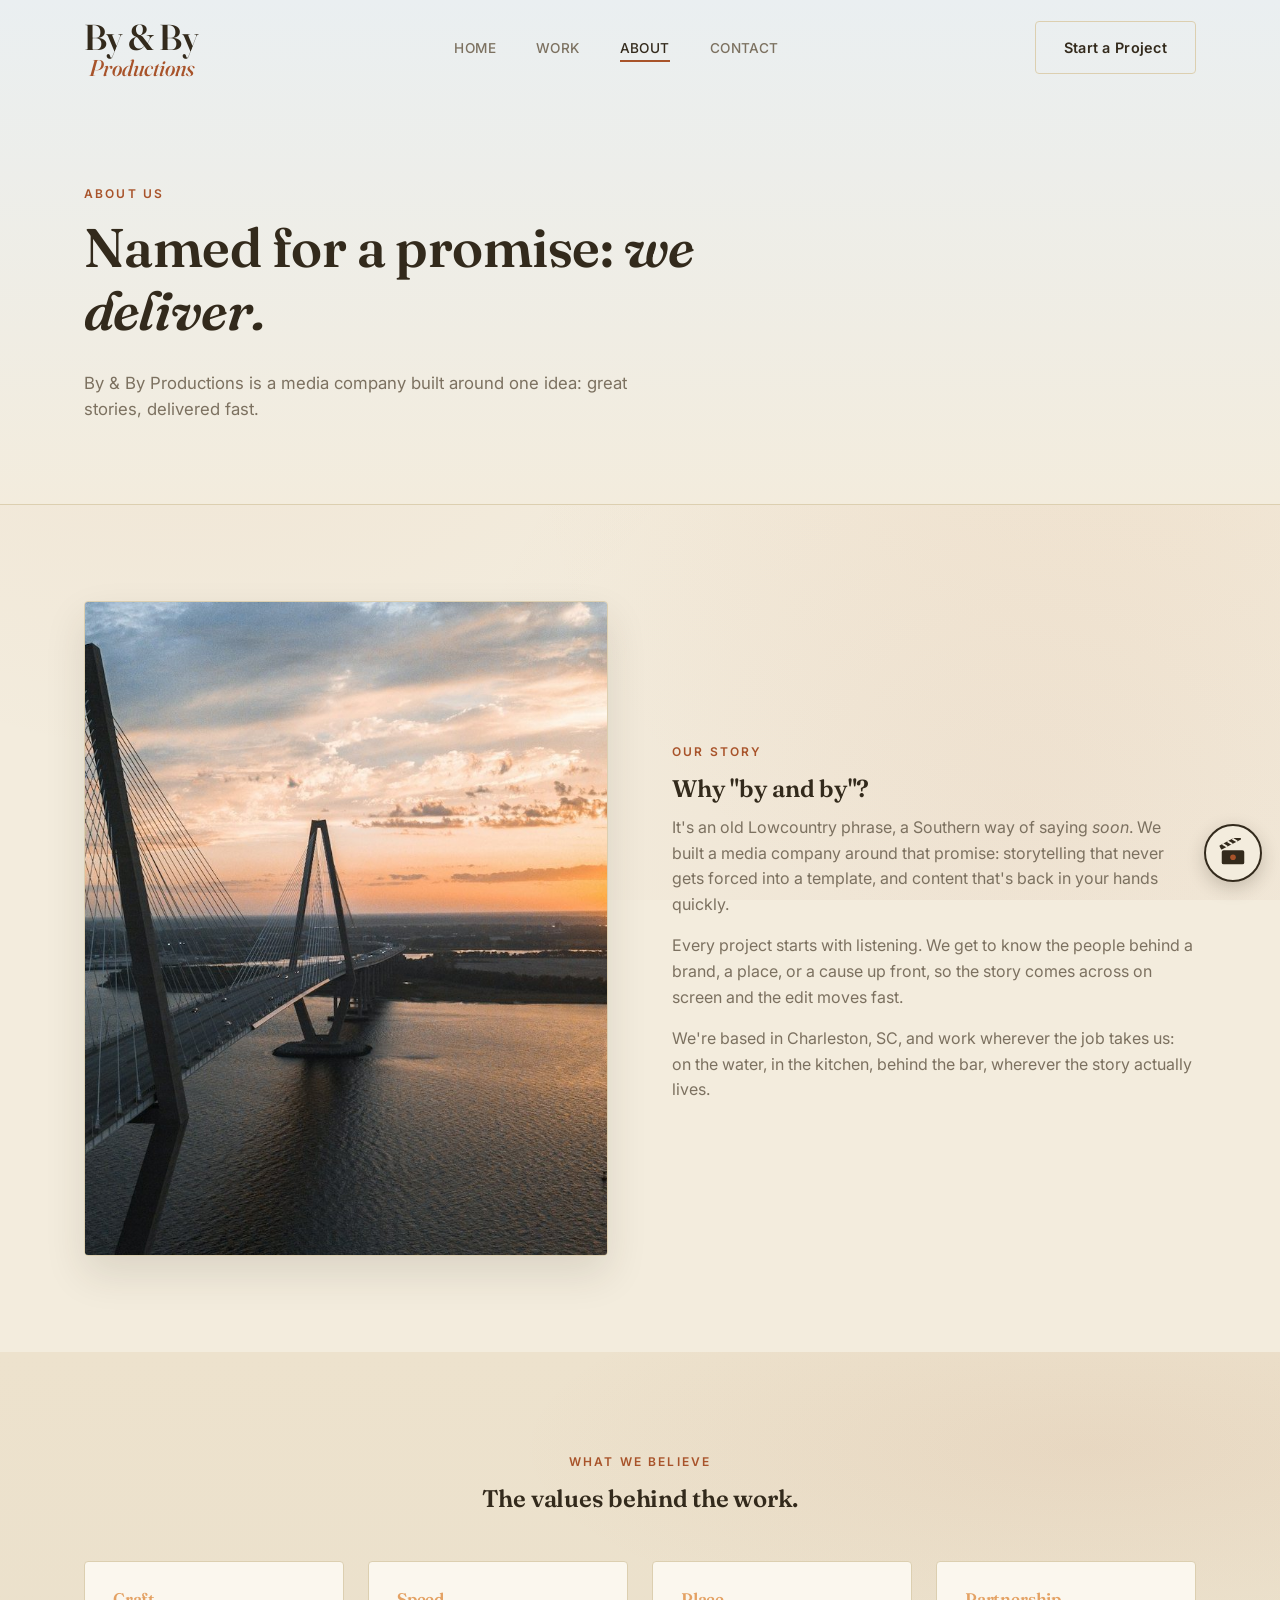
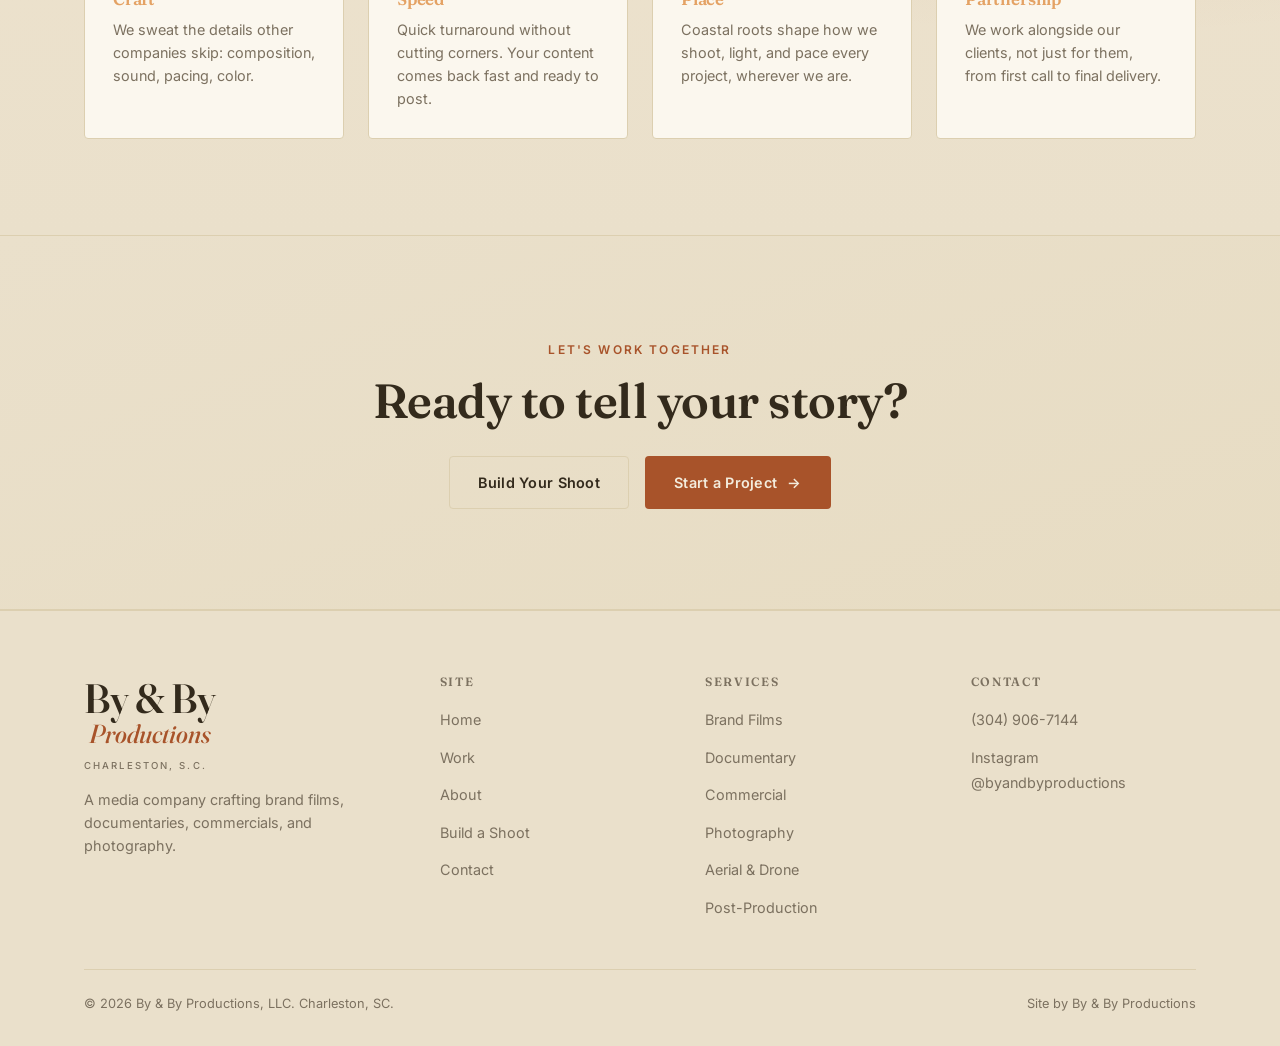
==== about.html @ fcd12ee7 "Add Instagram link to footer and Contact page" ====
<!DOCTYPE html>
<html lang="en">
<head>
 <meta charset="UTF-8">
 <meta name="viewport" content="width=device-width, initial-scale=1.0">
 <title>About | By &amp; By Productions</title>
 <meta name="description" content="By &amp; By Productions is a media company crafting standout stories with fast, polished delivery.">
 <link rel="icon" href="assets/favicon.svg" type="image/svg+xml">
  <link rel="apple-touch-icon" href="assets/images/apple-touch-icon.png">
 <meta property="og:title" content="About | By &amp; By Productions">
 <meta property="og:description" content="By &amp; By Productions is a media company crafting standout stories with fast, polished delivery.">
 <meta property="og:type" content="website">
 <meta property="og:url" content="https://byandbyproductions.com/about.html">
 <meta property="og:image" content="https://byandbyproductions.com/assets/images/og-share.png">
  <meta property="og:image:type" content="image/png">
  <meta property="og:image:width" content="1200">
  <meta property="og:image:height" content="630">
  <meta property="og:image:alt" content="By &amp; By Productions">
 <meta name="twitter:card" content="summary_large_image">
 <meta name="twitter:title" content="About | By &amp; By Productions">
 <meta name="twitter:description" content="By &amp; By Productions is a media company crafting standout stories with fast, polished delivery.">
 <meta name="twitter:image" content="https://byandbyproductions.com/assets/images/og-share.png">
 <link rel="preconnect" href="https://fonts.googleapis.com">
 <link rel="preconnect" href="https://fonts.gstatic.com" crossorigin>
 <link href="https://fonts.googleapis.com/css2?family=Fraunces:ital,opsz,wght@0,9..144,500..600;1,9..144,500&family=Inter:wght@400;500;600&family=JetBrains+Mono:wght@400;500;600&display=swap" rel="stylesheet">
 <link rel="stylesheet" href="css/style.css?v=26">
</head>
<body>

 <header class="site-header">
 <div class="container nav-inner">
 <a href="index.html" class="logo logo--text" aria-label="By &amp; By Productions"><span class="logo-mark" aria-hidden="true"><span class="logo-w">By &amp; By</span><span class="logo-p">Productions</span></span></a>
 <nav>
 <ul class="nav-links">
 <li><a href="index.html">Home</a></li>
 <li><a href="work.html">Work</a></li>
 <li><a href="about.html" class="active">About</a></li>
 <li><a href="contact.html">Contact</a></li>
 </ul>
 </nav>
 <div class="nav-cta">
 <a href="contact.html" class="btn btn-outline">Start a Project</a>
 <button class="nav-toggle" aria-label="Toggle menu">
 <span></span><span></span><span></span>
 </button>
 </div>
 </div>
 </header>

 <main>
 <section class="page-hero">
 <div class="container">
 <span class="eyebrow">About Us</span>
 <h1>Named for a promise: <em>we deliver.</em></h1>
 <p class="lede">By &amp; By Productions is a media company built around one idea: great stories, delivered fast.</p>
 </div>
 </section>

 <section class="section">
 <div class="container about-grid">
 <div class="visual-block reveal">
 <img src="assets/work/about/behind-the-scenes.jpg" alt="Charleston, SC">
 </div>
 <div class="reveal">
 <span class="eyebrow">Our Story</span>
 <h2>Why "by and by"?</h2>
 <p>It's an old Lowcountry phrase, a Southern way of saying <em>soon</em>. We built a media company around that promise: storytelling that never gets forced into a template, and content that's back in your hands quickly.</p>
 <p>Every project starts with listening. We get to know the people behind a brand, a place, or a cause up front, so the story comes across on screen and the edit moves fast.</p>
 <p>We're based in Charleston, SC, and work wherever the job takes us: on the water, in the kitchen, behind the bar, wherever the story actually lives.</p>
 </div>
 </div>
 </section>

 <section class="section section--alt">
 <div class="container">
 <div class="section-head center reveal">
 <span class="eyebrow">What We Believe</span>
 <h2>The values behind the work.</h2>
 </div>
 <div class="values-grid reveal">
 <div class="value-card">
 <h3>Craft</h3>
 <p>We sweat the details other companies skip: composition, sound, pacing, color.</p>
 </div>
 <div class="value-card">
 <h3>Speed</h3>
 <p>Quick turnaround without cutting corners. Your content comes back fast and ready to post.</p>
 </div>
 <div class="value-card">
 <h3>Place</h3>
 <p>Coastal roots shape how we shoot, light, and pace every project, wherever we are.</p>
 </div>
 <div class="value-card">
 <h3>Partnership</h3>
 <p>We work alongside our clients, not just for them, from first call to final delivery.</p>
 </div>
 </div>
 </div>
 </section>

 <section class="cta-banner">
 <div class="container reveal">
 <span class="eyebrow">Let's Work Together</span>
 <h2>Ready to tell your story?</h2>
 <div class="hero-actions" style="justify-content:center; margin-top: 28px;">
 <a href="index.html#shoot-builder" class="btn btn-outline">Build Your Shoot</a>
 <a href="contact.html" class="btn btn-primary">Start a Project <span class="btn-arrow">&rarr;</span></a>
 </div>
 </div>
 </section>
 </main>

 <footer class="site-footer">
 <div class="container">
 <div class="footer-top">
 <div>
 <a href="index.html" class="logo logo--text logo--footer" aria-label="By &amp; By Productions"><span class="logo-mark" aria-hidden="true"><span class="logo-w">By &amp; By</span><span class="logo-p">Productions</span></span><span>Charleston, S.C.</span></a>
 <p style="margin-top:16px; font-size:0.9rem;">A media company crafting brand films, documentaries, commercials, and photography.</p>
 </div>
 <div>
 <h4>Site</h4>
 <ul>
 <li><a href="index.html">Home</a></li>
 <li><a href="work.html">Work</a></li>
 <li><a href="about.html">About</a></li>
 <li><a href="index.html#shoot-builder">Build a Shoot</a></li>
 <li><a href="contact.html">Contact</a></li>
 </ul>
 </div>
 <div>
 <h4>Services</h4>
 <ul>
 <li><a href="work.html#service-brand-films">Brand Films</a></li>
 <li><a href="work.html#service-documentary">Documentary</a></li>
 <li><a href="work.html#service-commercial">Commercial</a></li>
 <li><a href="work.html#service-photography">Photography</a></li>
 <li><a href="work.html#service-aerial">Aerial &amp; Drone</a></li>
 <li><a href="work.html#service-post">Post-Production</a></li>
 </ul>
 </div>
 <div>
 <h4>Contact</h4>
 <ul>
 <li><a href="tel:+13049067144">(304) 906-7144</a></li>
 <li><a href="https://www.instagram.com/byandbyproductions/" target="_blank" rel="noopener">Instagram @byandbyproductions</a></li>
 </ul>
 </div>
 </div>
 <div class="footer-bottom">
 <span>&copy; <span data-year></span> By &amp; By Productions, LLC. Charleston, SC.</span>
 <span>Site by By &amp; By Productions</span>
 </div>
 </div>
 </footer>

 <script src="js/main.js?v=25"></script>
 <script src="js/clapper.js?v=19" defer></script>
</body>
</html>
---- css/style.css ----
/* ==========================================================================
   By & By Productions   stylesheet
   Palette: warm sand + sky, pulled from a Lowcountry beach sunset  
   sand/clay neutrals for the base, terracotta cloud-orange as the
   accent, and a dusky sky blue as the secondary accent.
   ========================================================================== */

:root {
  --color-bg: #f3ecdd;
  --color-bg-alt: #eae0cb;
  --color-surface: #fbf7ee;
  --color-surface-2: #e7dcc3;
  --color-border: #dccfb0;
  --color-text: #332a1c;
  --color-text-muted: #7c7160;
  --color-accent: #a8532a;
  --color-accent-hover: #8a431f;
  --color-accent-soft: #e4a264;
  --color-sky: #4f6a85;
  --color-on-dark: #f3ecdd;
  --color-on-dark-muted: #c9bfa8;
  --color-error: #b23a3a;
  --font-display: "Fraunces", "Georgia", serif;
  --font-body: "Inter", -apple-system, BlinkMacSystemFont, "Segoe UI", sans-serif;
  --font-mono: "JetBrains Mono", ui-monospace, "SFMono-Regular", Menlo, Consolas, monospace;
  --container: 1160px;
  --radius: 4px;
  --transition: 220ms ease;
}

* {
  box-sizing: border-box;
}

html {
  scroll-behavior: smooth;
}

body {
  margin: 0;
  background: var(--color-bg);
  color: var(--color-text);
  font-family: var(--font-body);
  font-size: 16px;
  line-height: 1.6;
  -webkit-font-smoothing: antialiased;
}

img {
  max-width: 100%;
  display: block;
}

a {
  color: inherit;
  text-decoration: none;
}

h1, h2, h3, h4 {
  font-family: var(--font-display);
  font-weight: 600;
  line-height: 1.15;
  margin: 0 0 0.5em;
  letter-spacing: -0.01em;
}

p {
  margin: 0 0 1em;
  color: var(--color-text-muted);
}

.container {
  width: 100%;
  max-width: var(--container);
  margin: 0 auto;
  padding: 0 24px;
}

.eyebrow {
  display: inline-block;
  font-family: var(--font-body);
  font-size: 0.75rem;
  letter-spacing: 0.18em;
  text-transform: uppercase;
  color: var(--color-accent);
  margin-bottom: 14px;
  font-weight: 600;
}

.section {
  padding: 96px 0;
}

.section--tight {
  padding: 64px 0;
}

.section--alt {
  background: var(--color-bg-alt);
}

.section-head {
  max-width: 640px;
  margin: 0 0 48px;
}

.section-head.center {
  margin-left: auto;
  margin-right: auto;
  text-align: center;
}

/* ---------- buttons ---------- */

.btn {
  display: inline-flex;
  align-items: center;
  gap: 10px;
  padding: 14px 28px;
  border-radius: var(--radius);
  font-size: 0.9rem;
  font-weight: 600;
  letter-spacing: 0.02em;
  border: 1px solid transparent;
  cursor: pointer;
  transition: all var(--transition);
  white-space: nowrap;
}

.btn-primary {
  background: var(--color-accent);
  color: var(--color-on-dark);
}

.btn-primary:hover {
  background: var(--color-accent-hover);
  transform: translateY(-1px);
}

.btn-outline {
  border-color: var(--color-border);
  color: var(--color-text);
}

.btn-outline:hover {
  border-color: var(--color-accent);
  color: var(--color-accent);
}

.btn-arrow {
  transition: transform var(--transition);
}

.btn:hover .btn-arrow {
  transform: translateX(3px);
}

/* ---------- header / nav ---------- */

.site-header {
  position: fixed;
  top: 0;
  left: 0;
  right: 0;
  z-index: 100;
  padding: 22px 0;
  transition: background var(--transition), padding var(--transition), border-color var(--transition);
  border-bottom: 1px solid transparent;
}

.site-header.is-scrolled {
  background: rgba(243, 236, 221, 0.92);
  backdrop-filter: blur(8px);
  padding: 14px 0;
  border-bottom-color: var(--color-border);
}

.nav-inner {
  display: flex;
  align-items: center;
  justify-content: space-between;
}

.logo {
  font-family: var(--font-display);
  font-size: 1.15rem;
  font-weight: 600;
  letter-spacing: 0.01em;
  display: flex;
  flex-direction: column;
  line-height: 1.05;
}

.logo span {
  font-family: var(--font-body);
  font-size: 0.6rem;
  letter-spacing: 0.22em;
  text-transform: uppercase;
  color: var(--color-text-muted);
  font-weight: 500;
  margin-top: 3px;
}

.logo em {
  color: var(--color-accent);
  font-style: normal;
}

.nav-links {
  display: flex;
  align-items: center;
  gap: 40px;
  list-style: none;
  margin: 0;
  padding: 0;
}

.nav-links a {
  font-size: 0.85rem;
  font-weight: 500;
  letter-spacing: 0.03em;
  text-transform: uppercase;
  color: var(--color-text-muted);
  transition: color var(--transition);
  position: relative;
}

.nav-links a:hover,
.nav-links a.active {
  color: var(--color-text);
}

.nav-links a.active::after {
  content: "";
  position: absolute;
  left: 0;
  right: 0;
  bottom: -6px;
  height: 2px;
  background: var(--color-accent);
}

.nav-cta {
  display: flex;
  align-items: center;
  gap: 28px;
}

.nav-toggle {
  display: none;
  flex-direction: column;
  gap: 5px;
  background: none;
  border: none;
  cursor: pointer;
  padding: 6px;
}

.nav-toggle span {
  width: 24px;
  height: 2px;
  background: var(--color-text);
  transition: all var(--transition);
}

/* ---------- hero ---------- */

.hero {
  position: relative;
  min-height: auto;
  display: flex;
  align-items: center;
  padding: 128px 0 56px;
  overflow: hidden;
  background:
    radial-gradient(ellipse 80% 60% at 15% 0%, rgba(79, 106, 133, 0.16), transparent 60%),
    radial-gradient(ellipse 70% 50% at 90% 85%, rgba(168, 83, 42, 0.16), transparent 60%),
    linear-gradient(180deg, #e9eef0 0%, #f3ecdd 55%, #f0e2c8 100%);
}

.hero::before {
  content: "";
  position: absolute;
  inset: 0;
  background-image: url("data:image/svg+xml,%3Csvg xmlns='http://www.w3.org/2000/svg' width='400' height='300' viewBox='0 0 400 300'%3E%3Cg stroke='%237c7160' stroke-width='0.6' fill='none' opacity='0.22'%3E%3Cpath d='M0 260 Q40 230 60 260 T120 260'/%3E%3Cpath d='M60 300 Q100 250 130 300'/%3E%3Cpath d='M150 300 Q170 240 190 300'/%3E%3Cpath d='M300 300 Q330 240 350 300'/%3E%3Cpath d='M340 300 Q370 260 400 290'/%3E%3C/g%3E%3C/svg%3E");
  background-repeat: repeat-x;
  background-position: bottom;
  background-size: 500px;
  opacity: 0.6;
  pointer-events: none;
}

.hero-inner {
  position: relative;
  z-index: 1;
  max-width: 920px;
}

.hero h1 {
  font-size: clamp(2.6rem, 6vw, 4.6rem);
  margin-bottom: 28px;
}

.hero h1 em {
  font-style: italic;
  color: var(--color-accent);
}

.hero p.lede {
  font-size: 1.15rem;
  max-width: 560px;
  color: var(--color-text-muted);
  margin-bottom: 28px;
}

.hero-actions {
  display: flex;
  gap: 16px;
  flex-wrap: wrap;
}

.hero-meta {
  position: relative;
  display: flex;
  flex-wrap: wrap;
  gap: 28px 48px;
  margin-top: 36px;
  padding-top: 28px;
  border-top: 1px solid var(--color-border);
  z-index: 1;
}

.hero-meta div {
  text-align: left;
  min-width: 160px;
}

.hero-meta .num {
  font-family: var(--font-display);
  font-size: 1.6rem;
  color: var(--color-accent);
  display: block;
  line-height: 1;
  margin-bottom: 6px;
}

.hero-meta .label {
  font-size: 0.7rem;
  letter-spacing: 0.14em;
  text-transform: uppercase;
  color: var(--color-text-muted);
}

@media (max-width: 600px) {
  .hero {
    padding: 112px 0 48px;
  }
  .hero-meta {
    gap: 20px 32px;
    margin-top: 28px;
    padding-top: 22px;
  }
}

/* ---------- ticker ---------- */

.ticker {
  border-top: 1px solid var(--color-border);
  border-bottom: 1px solid var(--color-border);
  overflow: hidden;
  background: var(--color-bg-alt);
  padding: 18px 0;
}

.ticker-track {
  display: flex;
  width: max-content;
  animation: ticker 32s linear infinite;
}

.ticker-track span {
  display: inline-flex;
  align-items: center;
  font-family: var(--font-display);
  font-size: 1.1rem;
  color: var(--color-text-muted);
  padding: 0 28px;
  white-space: nowrap;
}

.ticker-track span::after {
  content: "\2726";
  color: var(--color-accent);
  margin-left: 28px;
  font-size: 0.7rem;
}

@keyframes ticker {
  from { transform: translateX(0); }
  to { transform: translateX(-50%); }
}

/* ---------- about teaser / grid ---------- */

.about-grid {
  display: grid;
  grid-template-columns: 1fr 1fr;
  gap: 64px;
  align-items: center;
}

@media (max-width: 800px) {
  .about-grid { grid-template-columns: 1fr; gap: 32px; }
}

.fact-row {
  display: flex;
  flex-wrap: wrap;
  gap: 32px;
  margin-top: 32px;
  padding-top: 32px;
  border-top: 1px solid var(--color-border);
}

.fact-row div {
  min-width: 140px;
}

.fact-row .fact-label {
  font-size: 0.7rem;
  letter-spacing: 0.14em;
  text-transform: uppercase;
  color: var(--color-text-muted);
  display: block;
  margin-bottom: 6px;
}

.fact-row .fact-value {
  font-family: var(--font-display);
  font-size: 1.1rem;
  color: var(--color-text);
}

.visual-block {
  position: relative;
  aspect-ratio: 4/5;
  border-radius: var(--radius);
  background: linear-gradient(150deg, var(--color-surface), var(--color-bg-alt) 60%, var(--color-surface-2));
  border: 1px solid var(--color-border);
  overflow: hidden;
  display: flex;
  align-items: flex-end;
  padding: 24px;
  box-shadow: 0 18px 40px rgba(51, 42, 28, 0.12);
}

.visual-block img {
  position: absolute;
  inset: 0;
  width: 100%;
  height: 100%;
  object-fit: cover;
  object-position: center;
  display: block;
}

.visual-block::before {
  content: "";
  position: absolute;
  inset: 0;
  background:
    radial-gradient(circle at 30% 20%, rgba(168, 83, 42, 0.16), transparent 55%),
    radial-gradient(circle at 80% 80%, rgba(79, 106, 133, 0.18), transparent 55%);
}

.visual-block .visual-label {
  position: relative;
  z-index: 1;
  font-family: var(--font-display);
  font-style: italic;
  color: var(--color-on-dark);
  font-size: 0.95rem;
  text-shadow: 0 1px 12px rgba(0, 0, 0, 0.45);
  background: rgba(38, 31, 21, 0.35);
  backdrop-filter: blur(4px);
  padding: 8px 12px;
  border-radius: 999px;
}

/* ---------- services ---------- */

.services-grid {
  display: grid;
  grid-template-columns: repeat(3, 1fr);
  gap: 1px;
  background: var(--color-border);
  border: 1px solid var(--color-border);
}

@media (max-width: 900px) {
  .services-grid { grid-template-columns: repeat(2, 1fr); }
}

@media (max-width: 600px) {
  .services-grid { grid-template-columns: 1fr; }
}

.service-card {
  background: var(--color-bg);
  padding: 40px 32px;
  transition: background var(--transition);
}

.service-card[id],
#services {
  scroll-margin-top: 96px;
}

.service-card:hover {
  background: var(--color-surface);
}

.service-card .icon {
  width: 40px;
  height: 40px;
  color: var(--color-accent);
  margin-bottom: 24px;
}

.service-card h3 {
  font-size: 1.15rem;
  margin-bottom: 10px;
}

.service-card p {
  font-size: 0.92rem;
  margin-bottom: 0;
}

/* ---------- project grid / cards ---------- */

.filter-bar {
  display: flex;
  flex-wrap: wrap;
  gap: 10px;
  margin-bottom: 48px;
}

.filter-btn {
  padding: 9px 20px;
  border-radius: 999px;
  border: 1px solid var(--color-border);
  background: transparent;
  color: var(--color-text-muted);
  font-size: 0.82rem;
  font-weight: 500;
  letter-spacing: 0.02em;
  cursor: pointer;
  transition: all var(--transition);
}

.filter-btn:hover {
  border-color: var(--color-accent);
  color: var(--color-text);
}

.filter-btn.active {
  background: var(--color-accent);
  border-color: var(--color-accent);
  color: var(--color-on-dark);
}

.project-grid {
  display: grid;
  grid-template-columns: repeat(2, 1fr);
  gap: 32px;
}

@media (max-width: 900px) {
  .project-grid { grid-template-columns: repeat(2, 1fr); }
}

@media (max-width: 620px) {
  .project-grid { grid-template-columns: 1fr; }
}

.project-card {
  position: relative;
  border-radius: var(--radius);
  overflow: hidden;
  aspect-ratio: 3/4;
  border: 1px solid var(--color-border);
  cursor: default;
  box-shadow: 0 18px 40px rgba(51, 42, 28, 0.12);
  transition: transform var(--transition), border-color var(--transition), box-shadow var(--transition);
}

.project-card:hover {
  transform: translateY(-6px);
  border-color: var(--color-accent);
  box-shadow: 0 24px 48px rgba(51, 42, 28, 0.18);
}

.project-card .thumb {
  position: absolute;
  inset: 0;
  width: 100%;
  height: 100%;
  object-fit: cover;
  object-position: center;
  display: block;
  background: var(--color-text);
  filter: saturate(1.05) contrast(1.04);
  transform: scale(1.01);
  transition: transform 320ms ease, filter 320ms ease;
}

.project-card:hover .thumb {
  transform: scale(1.05);
  filter: saturate(1.12) contrast(1.06);
}

.project-card video.thumb {
  background: #111;
}

.project-card .overlay {
  position: absolute;
  inset: 0;
  display: flex;
  flex-direction: column;
  justify-content: flex-end;
  padding: 28px;
  background: linear-gradient(180deg, transparent 52%, rgba(38, 31, 21, 0.55) 78%, rgba(38, 31, 21, 0.88) 100%);
  pointer-events: none;
  transition: background 320ms ease;
}

.project-card:hover .overlay {
  background: linear-gradient(180deg, transparent 58%, rgba(38, 31, 21, 0.45) 80%, rgba(38, 31, 21, 0.82) 100%);
}

.project-card .badge {
  position: absolute;
  top: 16px;
  left: 16px;
  font-size: 0.65rem;
  letter-spacing: 0.1em;
  text-transform: uppercase;
  background: rgba(38, 31, 21, 0.65);
  border: 1px solid rgba(243, 236, 221, 0.25);
  padding: 5px 10px;
  border-radius: 999px;
  color: var(--color-on-dark-muted);
  backdrop-filter: blur(4px);
}

.project-card .tag {
  font-size: 0.7rem;
  letter-spacing: 0.12em;
  text-transform: uppercase;
  color: var(--color-accent-soft);
  margin-bottom: 8px;
  display: block;
}

.project-card h3 {
  font-size: 1.2rem;
  margin-bottom: 4px;
  color: var(--color-on-dark);
}

.project-card .meta {
  font-size: 0.82rem;
  color: var(--color-on-dark-muted);
  margin: 0;
}

.work-cta-row {
  margin-top: 64px;
  text-align: center;
}

/* ---------- process ---------- */

.process-list {
  display: grid;
  grid-template-columns: repeat(4, 1fr);
  gap: 32px;
}

@media (max-width: 900px) {
  .process-list { grid-template-columns: repeat(2, 1fr); }
}

@media (max-width: 560px) {
  .process-list { grid-template-columns: 1fr; }
}

.process-step {
  border-top: 2px solid var(--color-accent);
  padding-top: 20px;
}

.process-step .step-num {
  font-family: var(--font-display);
  font-size: 2rem;
  color: var(--color-text-muted);
  display: block;
  margin-bottom: 12px;
}

.process-step h3 {
  font-size: 1.05rem;
  margin-bottom: 8px;
}

.process-step p {
  font-size: 0.9rem;
}

/* ---------- client logo strip ---------- */

.client-strip {
  display: grid;
  grid-template-columns: repeat(6, 1fr);
  gap: 14px;
  align-items: stretch;
}

.client-card {
  display: flex;
  align-items: center;
  justify-content: center;
  width: auto;
  min-width: 0;
  height: 112px;
  padding: 16px 14px;
  background: #ffffff;
  border: 1px solid var(--color-border);
  border-radius: var(--radius);
}

@media (max-width: 960px) {
  .client-strip { grid-template-columns: repeat(3, 1fr); }
}

@media (max-width: 560px) {
  .client-strip { grid-template-columns: repeat(2, 1fr); }
}

.client-card--dark {
  background: var(--color-text);
  border-color: var(--color-text);
}

.client-card img,
.client-card--mark img {
  width: 100%;
  height: 100%;
  max-width: 100%;
  max-height: 100%;
  object-fit: contain;
  object-position: center;
}

/* ---------- testimonial ---------- */

.testimonial-card {
  max-width: 720px;
  margin: 0 auto;
  text-align: center;
  padding: 56px 40px;
  border: 1px solid var(--color-border);
  border-radius: var(--radius);
  background: var(--color-surface);
}

.testimonial-card p.quote {
  font-family: var(--font-display);
  font-style: italic;
  font-size: 1.3rem;
  color: var(--color-text);
  margin-bottom: 20px;
}

.testimonial-card .who {
  font-size: 0.85rem;
  color: var(--color-text-muted);
  letter-spacing: 0.02em;
}

/* ---------- cta banner ---------- */

.cta-banner {
  text-align: center;
  padding: 100px 0;
  background: linear-gradient(160deg, var(--color-bg-alt), var(--color-surface-2));
  border-top: 1px solid var(--color-border);
  border-bottom: 1px solid var(--color-border);
}

.cta-banner h2 {
  font-size: clamp(2rem, 4vw, 3rem);
  max-width: 640px;
  margin-left: auto;
  margin-right: auto;
}

/* ---------- values / about page ---------- */

.values-grid {
  display: grid;
  grid-template-columns: repeat(4, 1fr);
  gap: 24px;
}

@media (max-width: 900px) {
  .values-grid { grid-template-columns: repeat(2, 1fr); }
}

@media (max-width: 560px) {
  .values-grid { grid-template-columns: 1fr; }
}

.value-card {
  padding: 28px;
  border: 1px solid var(--color-border);
  border-radius: var(--radius);
  background: var(--color-surface);
}

.value-card h3 {
  font-size: 1.05rem;
  color: var(--color-accent-soft);
}

.value-card p {
  font-size: 0.9rem;
  margin-bottom: 0;
}

.team-grid {
  display: grid;
  grid-template-columns: repeat(3, 1fr);
  gap: 28px;
}

@media (max-width: 800px) {
  .team-grid { grid-template-columns: 1fr; }
}

.team-card {
  border: 1px dashed var(--color-border);
  border-radius: var(--radius);
  padding: 32px;
  text-align: center;
  background: var(--color-surface);
}

.team-card .avatar {
  width: 72px;
  height: 72px;
  border-radius: 50%;
  margin: 0 auto 16px;
  background: linear-gradient(150deg, var(--color-accent), var(--color-sky));
  display: flex;
  align-items: center;
  justify-content: center;
  color: var(--color-on-dark);
  font-family: var(--font-display);
  font-size: 1.05rem;
  font-weight: 600;
  letter-spacing: 0.04em;
  opacity: 1;
}

.team-card .avatar span {
  line-height: 1;
}

.social-soon {
  margin: 0;
  font-size: 0.9rem;
  color: var(--color-text-muted);
}

.team-card h3 {
  font-size: 1rem;
  margin-bottom: 4px;
}

.team-card h3:last-child {
  margin-bottom: 0;
}

.team-card p {
  font-size: 0.82rem;
  margin-bottom: 0;
}

.team-grid--duo {
  grid-template-columns: repeat(2, minmax(0, 280px));
  justify-content: center;
}

.team-grid--solo {
  grid-template-columns: minmax(0, 320px);
  justify-content: center;
}

@media (max-width: 620px) {
  .team-grid--duo {
    grid-template-columns: minmax(0, 280px);
  }
}

/* ---------- page hero (interior pages) ---------- */

.page-hero {
  padding: 180px 0 64px;
  border-bottom: 1px solid var(--color-border);
  background: linear-gradient(180deg, #eaeff1, var(--color-bg));
}

.page-hero h1 {
  font-size: clamp(2.2rem, 5vw, 3.4rem);
  max-width: 700px;
}

.page-hero p.lede {
  max-width: 560px;
  font-size: 1.05rem;
}

/* ---------- contact ---------- */

.contact-grid {
  display: grid;
  grid-template-columns: 1.2fr 1fr;
  gap: 64px;
  align-items: start;
}

@media (max-width: 900px) {
  .contact-grid { grid-template-columns: 1fr; }
}

.form-row {
  margin-bottom: 22px;
}

.form-row label {
  display: block;
  font-size: 0.78rem;
  letter-spacing: 0.08em;
  text-transform: uppercase;
  color: var(--color-text-muted);
  margin-bottom: 8px;
}

.form-row input,
.form-row select,
.form-row textarea {
  width: 100%;
  background: var(--color-surface);
  border: 1px solid var(--color-border);
  border-radius: var(--radius);
  padding: 13px 16px;
  color: var(--color-text);
  font-family: var(--font-body);
  font-size: 0.95rem;
  transition: border-color var(--transition);
}

.form-row input:focus,
.form-row select:focus,
.form-row textarea:focus {
  outline: none;
  border-color: var(--color-accent);
}

.form-row textarea {
  resize: vertical;
  min-height: 130px;
}

.form-note {
  font-size: 0.8rem;
  margin-top: 14px;
  color: var(--color-text-muted);
}

.form-status {
  margin-top: 18px;
  font-size: 0.88rem;
  display: none;
}

.form-status.visible {
  display: block;
}

.form-status.success {
  color: var(--color-sky);
}

.form-status.error {
  color: var(--color-error);
}

.info-card {
  border: 1px solid var(--color-border);
  border-radius: var(--radius);
  background: var(--color-surface);
  padding: 32px;
  margin-bottom: 24px;
}

.info-card h3 {
  font-size: 0.75rem;
  letter-spacing: 0.14em;
  text-transform: uppercase;
  color: var(--color-accent);
  margin-bottom: 12px;
}

.info-card p,
.info-card a {
  font-size: 0.95rem;
  color: var(--color-text);
}

.social-row {
  display: flex;
  gap: 16px;
  margin-top: 8px;
}

.social-row a {
  font-size: 0.85rem;
  color: var(--color-text-muted);
  border: 1px solid var(--color-border);
  padding: 8px 16px;
  border-radius: 999px;
  transition: all var(--transition);
}

.social-row a:hover {
  color: var(--color-accent);
  border-color: var(--color-accent);
}

.map-embed {
  border: 1px solid var(--color-border);
  border-radius: var(--radius);
  overflow: hidden;
  filter: grayscale(0.85) sepia(0.12) contrast(0.95);
  height: 220px;
}

.map-embed iframe {
  width: 100%;
  height: 100%;
  border: 0;
}

/* ---------- footer ---------- */

.site-footer {
  border-top: 1px solid var(--color-border);
  padding: 64px 0 32px;
  background: var(--color-bg-alt);
}

.footer-top {
  display: grid;
  grid-template-columns: 1.4fr 1fr 1fr 1fr;
  gap: 40px;
  margin-bottom: 48px;
}

@media (max-width: 800px) {
  .footer-top { grid-template-columns: 1fr 1fr; }
}

@media (max-width: 500px) {
  .footer-top { grid-template-columns: 1fr; }
}

.footer-top h4 {
  font-size: 0.75rem;
  letter-spacing: 0.14em;
  text-transform: uppercase;
  color: var(--color-text-muted);
  margin-bottom: 18px;
}

.footer-top ul {
  list-style: none;
  margin: 0;
  padding: 0;
  display: flex;
  flex-direction: column;
  gap: 12px;
}

.footer-top a {
  font-size: 0.9rem;
  color: var(--color-text-muted);
  transition: color var(--transition);
}

.footer-top a:hover {
  color: var(--color-accent);
}

.footer-bottom {
  display: flex;
  justify-content: space-between;
  align-items: center;
  flex-wrap: wrap;
  gap: 12px;
  padding-top: 24px;
  border-top: 1px solid var(--color-border);
  font-size: 0.8rem;
  color: var(--color-text-muted);
}

/* ---------- reveal animation ---------- */

/* Visible by default (no-JS / IntersectionObserver-unsupported fallback).
   JS adds .reveal-init right before observing, so content never hides
   unless the animation is actually about to run. */
.reveal {
  transition: opacity 700ms ease, transform 700ms ease;
}

.reveal.reveal-init {
  opacity: 0;
  transform: translateY(24px);
}

.reveal.is-visible {
  opacity: 1;
  transform: translateY(0);
}

/* ---------- mobile nav ---------- */

@media (max-width: 860px) {
  .nav-links {
    position: fixed;
    top: 0;
    right: -100%;
    height: 100vh;
    width: min(320px, 80%);
    background: var(--color-bg-alt);
    flex-direction: column;
    justify-content: center;
    gap: 32px;
    border-left: 1px solid var(--color-border);
    transition: right var(--transition);
    z-index: 99;
  }

  .nav-links.open {
    right: 0;
  }

  .nav-cta .btn-outline {
    display: none;
  }

  .nav-toggle {
    display: flex;
  }
}


/* Play badge on photo cards that open a film */
.project-card.is-video {
  cursor: pointer;
}
.project-card .play-badge {
  position: absolute;
  top: 50%;
  left: 50%;
  transform: translate(-50%, -50%);
  z-index: 3;
  padding: 0.55rem 1rem;
  border-radius: 999px;
  background: rgba(51, 42, 28, 0.82);
  color: #f3ecdd;
  font-size: 0.75rem;
  letter-spacing: 0.08em;
  text-transform: uppercase;
  pointer-events: none;
  opacity: 0.92;
  transition: opacity 0.2s ease, transform 0.2s ease;
}
.project-card:hover .play-badge {
  opacity: 1;
  transform: translate(-50%, -50%) scale(1.04);
}

/* Featured film block on home */
.featured-film {
  max-width: 960px;
  margin: 0 auto;
}
.featured-film__video {
  width: 100%;
  max-height: 80vh;
  display: block;
  margin: 0 auto;
  border-radius: 12px;
  background: #1a1510;
  object-fit: contain;
}
.featured-film__meta {
  margin-top: 0.85rem;
  font-size: 0.9rem;
  color: #4f6a85;
}

/* Film lightbox */
body.film-open {
  overflow: hidden;
}
.film-lightbox {
  position: fixed;
  inset: 0;
  z-index: 2000;
  display: grid;
  place-items: center;
  padding: 1.25rem;
}
.film-lightbox[hidden] {
  display: none;
}
.film-lightbox__backdrop {
  position: absolute;
  inset: 0;
  background: rgba(20, 16, 12, 0.82);
}
.film-lightbox__panel {
  position: relative;
  z-index: 1;
  width: min(960px, 100%);
  background: #1a1510;
  border-radius: 12px;
  padding: 1rem 1rem 1.25rem;
  box-shadow: 0 24px 60px rgba(0, 0, 0, 0.45);
}
.film-lightbox__close {
  position: absolute;
  top: 0.35rem;
  right: 0.55rem;
  border: 0;
  background: transparent;
  color: #f3ecdd;
  font-size: 1.75rem;
  line-height: 1;
  cursor: pointer;
}
.film-lightbox__title {
  margin: 0 2rem 0.75rem 0.25rem;
  color: #f3ecdd;
  font-family: Fraunces, Georgia, serif;
  font-size: 1.1rem;
}
.film-lightbox__video {
  width: 100%;
  display: block;
  border-radius: 8px;
  background: #000;
  max-height: 75vh;
}

/* ==========================================================================
   Catch-inspired 35mm Cinema & Production Slate Upgrades
   1. Hero Camera-Finder Status Bar
   2. Tactile Chapter Directory Grid
   3. Numbered Reel Capabilities Cards + Deliverable Lists
   4. Interactive "Build Your Shoot" Scope Builder + Contact Prefill
   ========================================================================== */

/* ---------- 1. Hero Camera-Finder Status Bar ---------- */
.hero-top-bar {
  margin-bottom: 16px;
}

.hero-finder {
  display: inline-flex;
  align-items: center;
  flex-wrap: wrap;
  gap: 8px 12px;
  padding: 7px 15px;
  border-radius: 999px;
  background: rgba(251, 247, 238, 0.86);
  border: 1px solid var(--color-border);
  box-shadow: 0 6px 18px rgba(51, 42, 28, 0.06);
  backdrop-filter: blur(6px);
  font-family: var(--font-mono);
  font-size: 0.7rem;
  font-weight: 500;
  letter-spacing: 0.12em;
  text-transform: uppercase;
  color: var(--color-text);
}

.hero-finder__rec {
  display: inline-flex;
  align-items: center;
  gap: 6px;
  color: var(--color-accent);
  font-weight: 600;
}

.hero-finder__dot {
  display: inline-block;
  color: var(--color-accent);
  font-size: 0.65rem;
  line-height: 1;
  animation: finderPulse 1.8s ease-in-out infinite;
}

@keyframes finderPulse {
  0%, 100% { opacity: 1; transform: scale(1); }
  50% { opacity: 0.32; transform: scale(0.86); }
}

.hero-finder__sep {
  color: var(--color-border);
  font-weight: 600;
}

.hero-finder__item {
  color: var(--color-text-muted);
}

.hero-finder__booking {
  color: var(--color-text);
  font-weight: 600;
  border-bottom: 1px dashed rgba(168, 83, 42, 0.55);
  transition: color var(--transition), border-color var(--transition);
}

.hero-finder__booking:hover {
  color: var(--color-accent);
  border-color: var(--color-accent);
}

@media (max-width: 600px) {
  .hero-finder {
    font-size: 0.63rem;
    padding: 6px 12px;
    gap: 6px 9px;
  }
}

/* ---------- 2. Tactile Chapter Directory Grid ---------- */
.chapter-directory {
  padding: 44px 0 8px;
  background: var(--color-bg);
}

.chapter-grid {
  display: grid;
  grid-template-columns: repeat(4, 1fr);
  gap: 1px;
  background: var(--color-border);
  border: 1px solid var(--color-border);
  border-radius: var(--radius);
  overflow: hidden;
  box-shadow: 0 14px 34px rgba(51, 42, 28, 0.06);
}

@media (max-width: 960px) {
  .chapter-grid {
    grid-template-columns: repeat(2, 1fr);
  }
}

@media (max-width: 560px) {
  .chapter-grid {
    grid-template-columns: 1fr;
  }
}

.chapter-card {
  position: relative;
  display: flex;
  flex-direction: column;
  justify-content: space-between;
  padding: 26px 24px 24px;
  background: var(--color-surface);
  transition: background var(--transition), transform var(--transition);
  overflow: hidden;
}

.chapter-card::before {
  content: "";
  position: absolute;
  top: 0;
  left: 0;
  right: 0;
  height: 3px;
  background: var(--color-accent);
  transform: scaleX(0);
  transform-origin: left;
  transition: transform 240ms ease;
}

.chapter-card:hover {
  background: #fffdf9;
}

.chapter-card:hover::before {
  transform: scaleX(1);
}

.chapter-card__meta {
  display: flex;
  align-items: center;
  justify-content: space-between;
  gap: 8px;
  margin-bottom: 18px;
}

.chapter-card__scene {
  font-family: var(--font-mono);
  font-size: 0.68rem;
  font-weight: 600;
  letter-spacing: 0.13em;
  text-transform: uppercase;
  color: var(--color-accent);
}

.chapter-card__arrow {
  font-family: var(--font-mono);
  font-size: 0.95rem;
  color: var(--color-text-muted);
  transition: transform var(--transition), color var(--transition);
}

.chapter-card:hover .chapter-card__arrow {
  transform: translateX(4px);
  color: var(--color-accent);
}

.chapter-card__title {
  font-family: var(--font-display);
  font-size: 1.25rem;
  font-weight: 600;
  color: var(--color-text);
  margin: 0 0 6px;
}

.chapter-card__sub {
  font-size: 0.85rem;
  line-height: 1.45;
  color: var(--color-text-muted);
  margin: 0;
}

/* ---------- 3. Upgraded Services Cards ---------- */
.service-card {
  display: flex;
  flex-direction: column;
}

.service-card__head {
  display: flex;
  align-items: center;
  justify-content: space-between;
  gap: 10px;
  margin-bottom: 20px;
  padding-bottom: 14px;
  border-bottom: 1px dashed var(--color-border);
  font-family: var(--font-mono);
  font-size: 0.68rem;
  letter-spacing: 0.14em;
  text-transform: uppercase;
}

.service-reel {
  color: var(--color-accent);
  font-weight: 600;
}

.service-status {
  color: var(--color-text-muted);
  background: rgba(220, 207, 176, 0.42);
  padding: 3px 8px;
  border-radius: 3px;
  font-size: 0.62rem;
  font-weight: 500;
}

.service-deliverables {
  list-style: none;
  margin: 18px 0 0;
  padding: 16px 0 0;
  border-top: 1px solid rgba(220, 207, 176, 0.75);
  display: flex;
  flex-direction: column;
  gap: 8px;
}

.service-deliverables li {
  position: relative;
  padding-left: 16px;
  font-size: 0.84rem;
  line-height: 1.45;
  color: var(--color-text);
}

.service-deliverables li::before {
  content: "+";
  position: absolute;
  left: 0;
  top: 0;
  color: var(--color-accent);
  font-family: var(--font-mono);
  font-weight: 600;
  font-size: 0.8rem;
}

/* ---------- 4. Interactive "Build Your Shoot" Scope Builder ---------- */
#shoot-builder {
  scroll-margin-top: 96px;
}

.shoot-builder-intro {
  max-width: 580px;
  font-size: 1.02rem;
  margin-bottom: 0;
}

.shoot-builder {
  display: grid;
  grid-template-columns: 1.2fr 1fr;
  gap: 36px;
  align-items: start;
}

@media (max-width: 920px) {
  .shoot-builder {
    grid-template-columns: 1fr;
    gap: 28px;
  }
}

.shoot-builder__controls {
  background: var(--color-surface);
  border: 1px solid var(--color-border);
  border-radius: var(--radius);
  padding: 28px;
  box-shadow: 0 14px 32px rgba(51, 42, 28, 0.06);
}

@media (max-width: 600px) {
  .shoot-builder__controls {
    padding: 20px 16px;
  }
}

.shoot-builder__bar {
  display: flex;
  align-items: center;
  justify-content: space-between;
  flex-wrap: wrap;
  gap: 12px;
  padding-bottom: 16px;
  margin-bottom: 18px;
  border-bottom: 1px solid var(--color-border);
}

.shoot-builder__bar-label {
  font-family: var(--font-mono);
  font-size: 0.7rem;
  font-weight: 600;
  letter-spacing: 0.16em;
  text-transform: uppercase;
  color: var(--color-text-muted);
}

.shoot-builder__presets {
  display: flex;
  gap: 8px;
}

.slate-preset-btn {
  font-family: var(--font-mono);
  font-size: 0.66rem;
  letter-spacing: 0.1em;
  text-transform: uppercase;
  background: transparent;
  border: 1px solid var(--color-border);
  color: var(--color-text-muted);
  padding: 5px 10px;
  border-radius: 3px;
  cursor: pointer;
  transition: all var(--transition);
}

.slate-preset-btn:hover {
  border-color: var(--color-accent);
  color: var(--color-accent);
}

.scope-options {
  display: flex;
  flex-direction: column;
  gap: 10px;
}

.scope-option {
  width: 100%;
  display: flex;
  align-items: flex-start;
  gap: 14px;
  text-align: left;
  padding: 15px 16px;
  border-radius: var(--radius);
  border: 1px solid var(--color-border);
  background: var(--color-bg);
  color: var(--color-text);
  cursor: pointer;
  font-family: var(--font-body);
  transition: all 180ms ease;
}

.scope-option:hover {
  border-color: var(--color-accent);
  background: #fffdf8;
}

.scope-option:focus-visible {
  outline: 2px solid var(--color-accent);
  outline-offset: 2px;
}

.scope-option.is-selected {
  background: #fffdf8;
  border-color: var(--color-accent);
  box-shadow: inset 3px 0 0 var(--color-accent), 0 6px 16px rgba(168, 83, 42, 0.08);
}

.scope-option__check {
  font-family: var(--font-mono);
  font-size: 0.75rem;
  font-weight: 600;
  letter-spacing: 0.04em;
  color: var(--color-text-muted);
  white-space: nowrap;
  padding-top: 2px;
  min-width: 44px;
  transition: color 180ms ease;
}

.scope-option.is-selected .scope-option__check {
  color: var(--color-accent);
}

.scope-option__body {
  display: flex;
  flex-direction: column;
  gap: 4px;
}

.scope-option__title {
  font-family: var(--font-display);
  font-size: 1.02rem;
  font-weight: 600;
  color: var(--color-text);
  line-height: 1.25;
}

.scope-option__meta {
  font-family: var(--font-mono);
  font-size: 0.67rem;
  letter-spacing: 0.04em;
  color: var(--color-text-muted);
  line-height: 1.45;
}

/* Slate Summary Panel */
.slate-summary {
  background: var(--color-text);
  color: var(--color-on-dark);
  border-radius: 6px;
  padding: 28px;
  box-shadow: 0 22px 48px rgba(51, 42, 28, 0.22);
  position: sticky;
  top: 96px;
  overflow: hidden;
  border: 1px solid rgba(243, 236, 221, 0.14);
}

@media (max-width: 600px) {
  .slate-summary {
    padding: 22px 18px;
    position: static;
  }
}

.slate-summary__stripes {
  height: 10px;
  margin: -28px -28px 22px;
  background: repeating-linear-gradient(
    -45deg,
    #f3ecdd 0 14px,
    #332a1c 14px 28px
  );
  border-bottom: 1px solid rgba(243, 236, 221, 0.2);
}

@media (max-width: 600px) {
  .slate-summary__stripes {
    margin: -22px -18px 18px;
  }
}

.slate-summary__top {
  display: flex;
  align-items: center;
  justify-content: space-between;
  flex-wrap: wrap;
  gap: 10px;
  padding-bottom: 16px;
  border-bottom: 1px solid rgba(243, 236, 221, 0.16);
  margin-bottom: 18px;
}

.slate-summary__tag {
  font-family: var(--font-mono);
  font-size: 0.68rem;
  letter-spacing: 0.15em;
  text-transform: uppercase;
  color: var(--color-on-dark-muted);
}

.slate-summary__count {
  font-family: var(--font-mono);
  font-size: 0.66rem;
  font-weight: 600;
  letter-spacing: 0.12em;
  text-transform: uppercase;
  color: #332a1c;
  background: var(--color-accent-soft);
  padding: 4px 10px;
  border-radius: 999px;
}

.slate-summary__specs {
  display: grid;
  grid-template-columns: 1fr 1fr;
  gap: 16px;
  padding-bottom: 18px;
  margin-bottom: 18px;
  border-bottom: 1px solid rgba(243, 236, 221, 0.16);
}

@media (max-width: 480px) {
  .slate-summary__specs {
    grid-template-columns: 1fr;
    gap: 12px;
  }
}

.slate-spec__label {
  display: block;
  font-family: var(--font-mono);
  font-size: 0.64rem;
  letter-spacing: 0.14em;
  text-transform: uppercase;
  color: var(--color-on-dark-muted);
  margin-bottom: 5px;
}

.slate-spec__value {
  display: block;
  font-family: var(--font-display);
  font-size: 0.96rem;
  font-weight: 500;
  color: var(--color-on-dark);
  line-height: 1.35;
}

.slate-summary__list {
  list-style: none;
  margin: 10px 0 0;
  padding: 0;
  display: flex;
  flex-direction: column;
  gap: 9px;
}

.slate-summary__list li {
  position: relative;
  padding-left: 18px;
  font-size: 0.85rem;
  line-height: 1.45;
  color: var(--color-on-dark);
}

.slate-summary__list li::before {
  content: "\2713";
  position: absolute;
  left: 0;
  top: 0;
  color: var(--color-accent-soft);
  font-family: var(--font-mono);
  font-weight: 600;
}

.slate-summary__footer {
  margin-top: 24px;
  padding-top: 20px;
  border-top: 1px solid rgba(243, 236, 221, 0.16);
  display: flex;
  flex-direction: column;
  gap: 10px;
}

.slate-summary__cta {
  width: 100%;
  justify-content: center;
  font-size: 0.92rem;
}

.slate-summary__note {
  font-family: var(--font-mono);
  font-size: 0.64rem;
  letter-spacing: 0.08em;
  text-align: center;
  color: var(--color-on-dark-muted);
}

/* ---------- Contact Page Slate Prefill ---------- */
.slate-prefill-banner {
  background: #fffdf8;
  border: 1px solid var(--color-accent);
  border-left: 4px solid var(--color-accent);
  border-radius: var(--radius);
  padding: 16px 18px;
  margin-bottom: 24px;
  box-shadow: 0 8px 22px rgba(168, 83, 42, 0.08);
}

.slate-prefill-banner[hidden] {
  display: none;
}

.slate-prefill-banner__head {
  display: flex;
  align-items: center;
  justify-content: space-between;
  flex-wrap: wrap;
  gap: 8px;
  margin-bottom: 6px;
}

.slate-prefill-banner__badge {
  font-family: var(--font-mono);
  font-size: 0.68rem;
  font-weight: 600;
  letter-spacing: 0.14em;
  text-transform: uppercase;
  color: var(--color-accent);
}

.slate-prefill-banner__edit {
  font-family: var(--font-mono);
  font-size: 0.68rem;
  letter-spacing: 0.08em;
  text-transform: uppercase;
  color: var(--color-text-muted);
  border-bottom: 1px solid var(--color-border);
}

.slate-prefill-banner__edit:hover {
  color: var(--color-accent);
  border-color: var(--color-accent);
}

.slate-prefill-banner__text {
  font-size: 0.88rem;
  color: var(--color-text);
  margin: 0;
}

.form-label-row {
  display: flex;
  align-items: baseline;
  justify-content: space-between;
  gap: 12px;
  margin-bottom: 8px;
}

.form-label-row label {
  margin-bottom: 0;
}

.form-scope-link {
  font-family: var(--font-mono);
  font-size: 0.68rem;
  letter-spacing: 0.08em;
  text-transform: uppercase;
  color: var(--color-accent);
}

.form-scope-link:hover {
  text-decoration: underline;
}

/* ---------- Custom 35mm Cinema Camera Cursor ---------- */
:root {
  --cursor-camera: url("data:image/svg+xml,%3Csvg xmlns%3D'http://www.w3.org/2000/svg' width%3D'32' height%3D'32' viewBox%3D'0 0 32 32'%3E %3Cg stroke%3D'%23ffffff' stroke-width%3D'2.6' stroke-linejoin%3D'round' stroke-linecap%3D'round'%3E %3Cpolygon points%3D'1.8,14.5 8.2,16.6 8.2,22.4 1.8,24.5' fill%3D'%23262018'/%3E %3Crect x%3D'8' y%3D'13.5' width%3D'15.5' height%3D'11.5' rx%3D'2.4' fill%3D'%23262018'/%3E %3Cpolygon points%3D'23.5,15.8 29.5,13.8 29.5,18.8 23.5,18.2' fill%3D'%23262018'/%3E %3Ccircle cx%3D'12' cy%3D'8.2' r%3D'5.2' fill%3D'%23262018'/%3E %3Ccircle cx%3D'21.8' cy%3D'7.6' r%3D'5.6' fill%3D'%23262018'/%3E %3C/g%3E %3Cpolygon points%3D'1.8,14.5 8.2,16.6 8.2,22.4 1.8,24.5' fill%3D'%233b3226' stroke%3D'%231a1510' stroke-width%3D'1'/%3E %3Cline x1%3D'3.4' y1%3D'15.6' x2%3D'3.4' y2%3D'23.4' stroke%3D'%23a8532a' stroke-width%3D'1.3'/%3E %3Cpolygon points%3D'23.5,15.8 29.5,13.8 29.5,18.8 23.5,18.2' fill%3D'%233b3226' stroke%3D'%231a1510' stroke-width%3D'1'/%3E %3Crect x%3D'8' y%3D'13.5' width%3D'15.5' height%3D'11.5' rx%3D'2.4' fill%3D'%23262018' stroke%3D'%231a1510' stroke-width%3D'1'/%3E %3Crect x%3D'10.2' y%3D'16' width%3D'7.5' height%3D'6.5' rx%3D'1.2' fill%3D'%23362e23' stroke%3D'%23574a38' stroke-width%3D'0.8'/%3E %3Ccircle cx%3D'20.5' cy%3D'17.2' r%3D'1.6' fill%3D'%23d93829'/%3E %3Ccircle cx%3D'12' cy%3D'8.2' r%3D'5.1' fill%3D'%23dfd7c8' stroke%3D'%23262018' stroke-width%3D'1.2'/%3E %3Ccircle cx%3D'12' cy%3D'5.3' r%3D'1.15' fill%3D'%23262018'/%3E %3Ccircle cx%3D'12' cy%3D'11.1' r%3D'1.15' fill%3D'%23262018'/%3E %3Ccircle cx%3D'9.1' cy%3D'8.2' r%3D'1.15' fill%3D'%23262018'/%3E %3Ccircle cx%3D'14.9' cy%3D'8.2' r%3D'1.15' fill%3D'%23262018'/%3E %3Ccircle cx%3D'12' cy%3D'8.2' r%3D'1.1' fill%3D'%23a8532a'/%3E %3Ccircle cx%3D'21.8' cy%3D'7.6' r%3D'5.5' fill%3D'%23dfd7c8' stroke%3D'%23262018' stroke-width%3D'1.2'/%3E %3Ccircle cx%3D'21.8' cy%3D'4.4' r%3D'1.25' fill%3D'%23262018'/%3E %3Ccircle cx%3D'21.8' cy%3D'10.8' r%3D'1.25' fill%3D'%23262018'/%3E %3Ccircle cx%3D'18.6' cy%3D'7.6' r%3D'1.25' fill%3D'%23262018'/%3E %3Ccircle cx%3D'25.0' cy%3D'7.6' r%3D'1.25' fill%3D'%23262018'/%3E %3Ccircle cx%3D'21.8' cy%3D'7.6' r%3D'1.15' fill%3D'%23a8532a'/%3E %3C/svg%3E") 2 19, auto;
  --cursor-camera-active: url("data:image/svg+xml,%3Csvg xmlns%3D'http://www.w3.org/2000/svg' width%3D'32' height%3D'32' viewBox%3D'0 0 32 32'%3E %3Cg stroke%3D'%23ffffff' stroke-width%3D'2.6' stroke-linejoin%3D'round' stroke-linecap%3D'round'%3E %3Cpolygon points%3D'1.8,14.5 8.2,16.6 8.2,22.4 1.8,24.5' fill%3D'%23a8532a'/%3E %3Crect x%3D'8' y%3D'13.5' width%3D'15.5' height%3D'11.5' rx%3D'2.4' fill%3D'%23262018'/%3E %3Cpolygon points%3D'23.5,15.8 29.5,13.8 29.5,18.8 23.5,18.2' fill%3D'%23262018'/%3E %3Ccircle cx%3D'12' cy%3D'8.2' r%3D'5.2' fill%3D'%23262018'/%3E %3Ccircle cx%3D'21.8' cy%3D'7.6' r%3D'5.6' fill%3D'%23262018'/%3E %3C/g%3E %3Cpolygon points%3D'1.8,14.5 8.2,16.6 8.2,22.4 1.8,24.5' fill%3D'%23a8532a' stroke%3D'%231a1510' stroke-width%3D'1'/%3E %3Cline x1%3D'3.2' y1%3D'15.5' x2%3D'3.2' y2%3D'23.5' stroke%3D'%23f3ecdd' stroke-width%3D'1.5'/%3E %3Cpolygon points%3D'23.5,15.8 29.5,13.8 29.5,18.8 23.5,18.2' fill%3D'%233b3226' stroke%3D'%231a1510' stroke-width%3D'1'/%3E %3Crect x%3D'8' y%3D'13.5' width%3D'15.5' height%3D'11.5' rx%3D'2.4' fill%3D'%23262018' stroke%3D'%231a1510' stroke-width%3D'1'/%3E %3Crect x%3D'10.2' y%3D'16' width%3D'7.5' height%3D'6.5' rx%3D'1.2' fill%3D'%23362e23' stroke%3D'%23e4a264' stroke-width%3D'0.9'/%3E %3Ccircle cx%3D'20.5' cy%3D'17.2' r%3D'2.1' fill%3D'%23ff3b30'/%3E %3Ccircle cx%3D'20.5' cy%3D'17.2' r%3D'0.9' fill%3D'%23ffffff'/%3E %3Ccircle cx%3D'12' cy%3D'8.2' r%3D'5.1' fill%3D'%23f3ecdd' stroke%3D'%23262018' stroke-width%3D'1.2'/%3E %3Ccircle cx%3D'10.0' cy%3D'6.2' r%3D'1.15' fill%3D'%23262018'/%3E %3Ccircle cx%3D'14.0' cy%3D'10.2' r%3D'1.15' fill%3D'%23262018'/%3E %3Ccircle cx%3D'10.0' cy%3D'10.2' r%3D'1.15' fill%3D'%23262018'/%3E %3Ccircle cx%3D'14.0' cy%3D'6.2' r%3D'1.15' fill%3D'%23262018'/%3E %3Ccircle cx%3D'12' cy%3D'8.2' r%3D'1.2' fill%3D'%23ff3b30'/%3E %3Ccircle cx%3D'21.8' cy%3D'7.6' r%3D'5.5' fill%3D'%23f3ecdd' stroke%3D'%23262018' stroke-width%3D'1.2'/%3E %3Ccircle cx%3D'19.5' cy%3D'5.3' r%3D'1.25' fill%3D'%23262018'/%3E %3Ccircle cx%3D'24.1' cy%3D'9.9' r%3D'1.25' fill%3D'%23262018'/%3E %3Ccircle cx%3D'19.5' cy%3D'9.9' r%3D'1.25' fill%3D'%23262018'/%3E %3Ccircle cx%3D'24.1' cy%3D'5.3' r%3D'1.25' fill%3D'%23262018'/%3E %3Ccircle cx%3D'21.8' cy%3D'7.6' r%3D'1.25' fill%3D'%23ff3b30'/%3E %3C/svg%3E") 2 19, pointer;
}

html,
body {
  cursor: var(--cursor-camera);
}

a,
button,
[role="button"],
.btn,
.scope-option,
.slate-preset-btn,
.filter-btn,
.chapter-card,
.project-card.is-video,
.bb-clap__btn,
input[type="submit"],
input[type="button"],
select,
label[for] {
  cursor: var(--cursor-camera-active);
}

/* ---------- Clean 35mm Viewfinder Hero Frame + Soft Sunlit Warmth (v18) ---------- */
body {
  background-color: var(--color-bg);
  background-image:
    radial-gradient(circle at 14% 18%, rgba(168, 83, 42, 0.06) 0%, transparent 46%),
    radial-gradient(circle at 86% 44%, rgba(218, 148, 84, 0.07) 0%, transparent 48%),
    radial-gradient(circle at 80% 90%, rgba(168, 83, 42, 0.06) 0%, transparent 45%);
  background-attachment: fixed;
}

.section--alt {
  background:
    radial-gradient(ellipse 75% 65% at 85% 20%, rgba(168, 83, 42, 0.07), transparent 60%),
    linear-gradient(180deg, #ede2cd 0%, #eae0cb 100%);
}

.hero {
  position: relative;
  min-height: calc(100vh - 62px);
  display: flex;
  align-items: center;
  justify-content: center;
  padding: 120px 0 64px;
  overflow: hidden;
  background:
    radial-gradient(ellipse 52% 48% at 86% 18%, rgba(168, 83, 42, 0.15) 0%, rgba(168, 83, 42, 0.05) 50%, transparent 74%),
    radial-gradient(ellipse 56% 52% at 14% 86%, rgba(218, 142, 72, 0.16) 0%, rgba(218, 142, 72, 0.05) 52%, transparent 76%),
    radial-gradient(ellipse 46% 42% at 82% 88%, rgba(168, 83, 42, 0.12) 0%, transparent 70%),
    radial-gradient(ellipse 58% 52% at 48% 50%, rgba(252, 248, 240, 0.92) 0%, rgba(246, 239, 226, 0.55) 64%, transparent 100%),
    linear-gradient(135deg, #f0e5d2 0%, #f6efe2 45%, #efe2ce 100%);
}

.hero::after {
  content: "";
  position: absolute;
  inset: -10%;
  background:
    radial-gradient(circle at 78% 26%, rgba(168, 83, 42, 0.11) 0%, transparent 45%),
    radial-gradient(circle at 22% 76%, rgba(218, 148, 84, 0.12) 0%, transparent 48%);
  filter: blur(30px);
  pointer-events: none;
  z-index: 0;
  animation: heroAmbientShift 16s ease-in-out infinite alternate;
}

@keyframes heroAmbientShift {
  0% {
    transform: translate3d(-1%, -1%, 0) scale(1);
  }
  100% {
    transform: translate3d(1%, 1%, 0) scale(1.03);
  }
}

.ticker {
  background: linear-gradient(90deg, #ece0ca 0%, #f1e7d5 50%, #eadcc4 100%);
  border-top: 1px solid rgba(168, 83, 42, 0.20);
  border-bottom: 1px solid rgba(168, 83, 42, 0.20);
}

.ticker + .section {
  padding-top: clamp(128px, 16vh, 176px);
}

.hero-frame {
  position: relative;
  z-index: 1;
  padding: 52px 56px 60px;
  border: 1px solid rgba(168, 83, 42, 0.22);
  border-radius: 3px;
  background:
    radial-gradient(ellipse 75% 70% at 88% 12%, rgba(168, 83, 42, 0.07), transparent 62%),
    radial-gradient(ellipse 70% 65% at 10% 90%, rgba(218, 148, 84, 0.09), transparent 62%),
    linear-gradient(165deg, rgba(252, 249, 242, 0.88) 0%, rgba(248, 241, 228, 0.82) 100%);
  box-shadow:
    0 20px 50px rgba(80, 48, 26, 0.07),
    inset 0 1px 0 rgba(255, 253, 248, 0.8);
  backdrop-filter: blur(8px);
}

.hero-corner {
  position: absolute;
  width: 16px;
  height: 16px;
  pointer-events: none;
  border-color: var(--color-accent);
  border-style: solid;
  opacity: 0.85;
}

.hero-corner--tl {
  top: -1px;
  left: -1px;
  border-width: 2px 0 0 2px;
}

.hero-corner--tr {
  top: -1px;
  right: -1px;
  border-width: 2px 2px 0 0;
}

.hero-corner--bl {
  bottom: -1px;
  left: -1px;
  border-width: 0 0 2px 2px;
}

.hero-corner--br {
  bottom: -1px;
  right: -1px;
  border-width: 0 2px 2px 0;
}

.hero-finder-bar {
  display: flex;
  align-items: center;
  justify-content: space-between;
  flex-wrap: wrap;
  gap: 10px 20px;
  padding-bottom: 26px;
  margin-bottom: 44px;
  border-bottom: 1px solid rgba(168, 83, 42, 0.18);
  font-family: var(--font-mono);
  font-size: 0.72rem;
  letter-spacing: 0.14em;
  text-transform: uppercase;
}

.hero-finder__left {
  display: inline-flex;
  align-items: center;
  gap: 16px;
  flex-wrap: wrap;
}

.hero-finder__loc {
  color: var(--color-text-muted);
  font-weight: 500;
}

.hero-finder-bar .hero-finder__booking {
  color: var(--color-accent);
  font-weight: 600;
  border-bottom: none;
  transition: color var(--transition);
}

.hero-finder-bar .hero-finder__booking:hover {
  color: var(--color-accent-hover);
}

.hero-frame .hero-inner {
  max-width: 860px;
}

.hero-frame h1 {
  font-size: clamp(2.85rem, 6.2vw, 4.85rem);
  line-height: 1.08;
  letter-spacing: -0.02em;
  margin-bottom: 24px;
  color: var(--color-text);
}

.hero-frame p.lede {
  font-size: 1.15rem;
  max-width: 580px;
  color: var(--color-text-muted);
  margin-bottom: 36px;
}

@media (max-width: 640px) {
  .hero {
    min-height: calc(100svh - 56px);
    padding: 104px 0 44px;
  }
  .hero-frame {
    padding: 28px 22px 34px;
  }
  .hero-finder-bar {
    font-size: 0.64rem;
    padding-bottom: 16px;
    margin-bottom: 26px;
    gap: 8px 12px;
  }
  .hero-finder__left {
    gap: 10px;
  }
}

/* REC / FPS indicator removed: keep booking tag on the right */
.hero-finder-bar { justify-content: flex-end; }

/* Image logo in header */
.logo--img { display: inline-flex; align-items: center; line-height: 0; }
.logo--img img { display: block; height: 50px; width: auto; }
@media (max-width: 600px) { .logo--img img { height: 38px; } }
.logo--footer { flex-direction: column; align-items: flex-start; gap: 10px; line-height: 1.2; }
.logo--footer img { height: 60px; }
@media (min-width: 601px) {
  .site-header { padding: 16px 0; }
  .site-header.is-scrolled { padding: 10px 0; }
  .site-header .logo--img img { height: 62px; }
  .logo--footer img { height: 70px; }
}

/* Live-text logo matching original artwork (og/logo.html: 132px / 84px, opsz 144) */
.logo.logo--text { display: inline-flex; flex-direction: column; align-items: flex-start; line-height: 1; letter-spacing: 0; }
.logo .logo-mark { display: flex; flex-direction: column; align-items: center; font-family: "Fraunces", Georgia, serif; font-size: 36px; font-variation-settings: "opsz" 144, "SOFT" 0, "WONK" 0; font-optical-sizing: none; -webkit-font-smoothing: antialiased; -moz-osx-font-smoothing: grayscale; text-rendering: optimizeLegibility; text-transform: none; }
.logo .logo-mark .logo-w { font-family: inherit; font-size: 1em; font-weight: 600; font-style: normal; color: #332a1c; letter-spacing: -0.015em; line-height: 1; text-transform: none; margin: 0; }
.logo .logo-mark .logo-p { font-family: inherit; font-size: 0.636em; font-weight: 500; font-style: italic; color: #a8532a; letter-spacing: 0; line-height: 1; margin-top: 0.076em; text-transform: none; }
.logo--footer.logo--text { gap: 10px; line-height: 1.2; }
.logo--footer .logo-mark { font-size: 41px; }
@media (max-width: 600px) { .site-header .logo-mark { font-size: 22px; } .logo--footer .logo-mark { font-size: 36px; } }
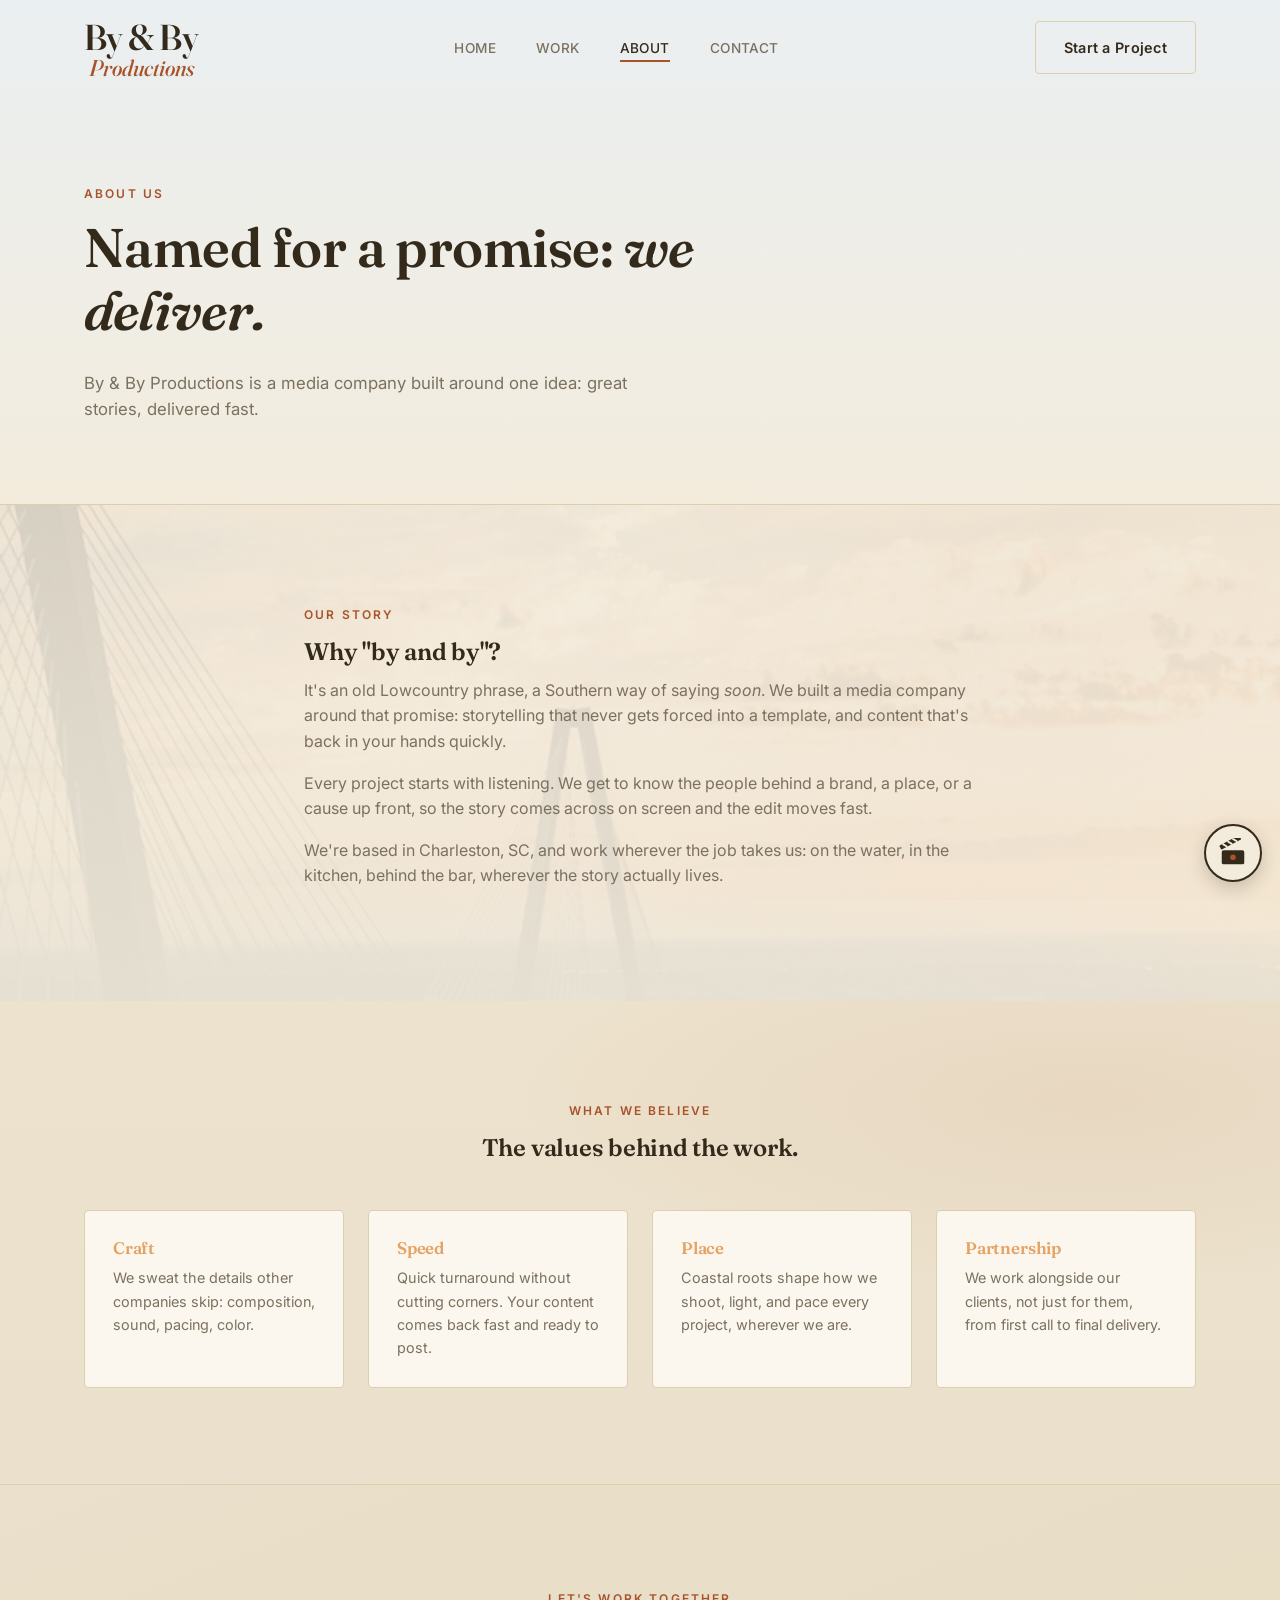
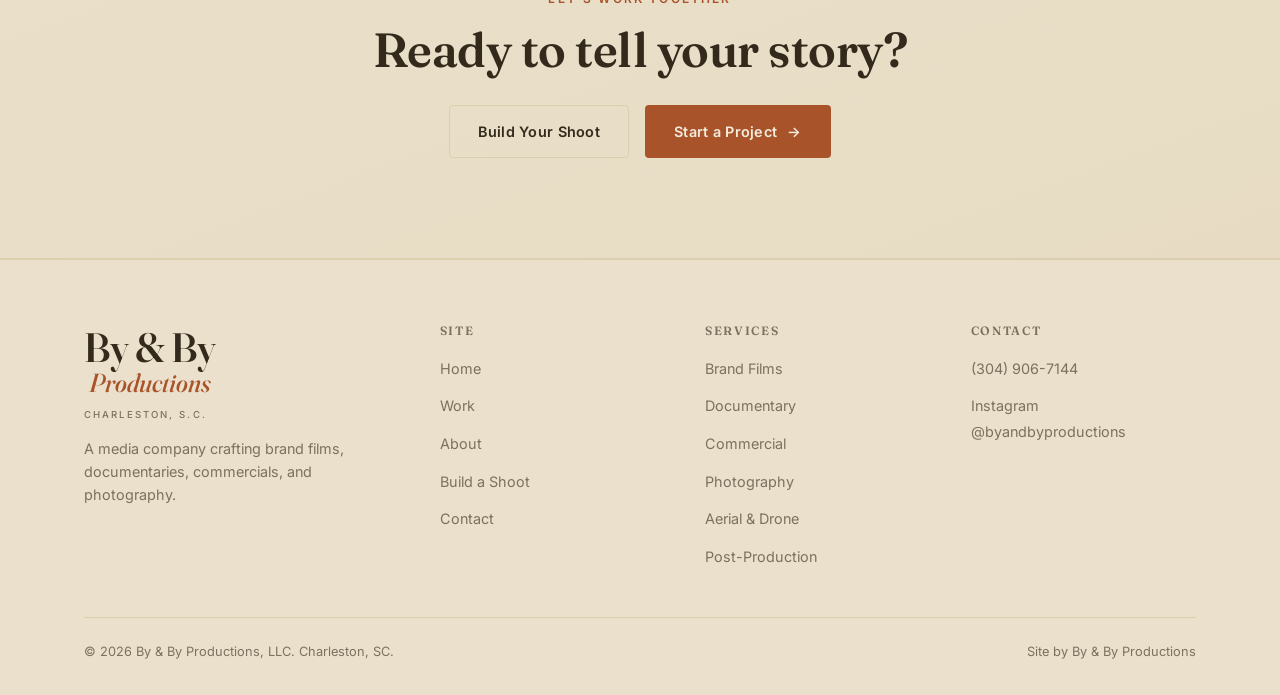
==== commit bcdda541: "Remove homepage Scope Builder and fade About story drone" ====
--- a/about.html
+++ b/about.html
@@ -56,18 +56,16 @@
  </div>
  </section>
 
- <section class="section">
- <div class="container about-grid">
- <div class="visual-block reveal">
- <img src="assets/work/about/behind-the-scenes.jpg" alt="Charleston, SC">
+ <section class="section about-story">
+ <div class="about-story__bg" aria-hidden="true">
+ <img src="assets/work/about/behind-the-scenes.jpg" alt="">
  </div>
- <div class="reveal">
+ <div class="container about-story__content reveal">
  <span class="eyebrow">Our Story</span>
  <h2>Why "by and by"?</h2>
  <p>It's an old Lowcountry phrase, a Southern way of saying <em>soon</em>. We built a media company around that promise: storytelling that never gets forced into a template, and content that's back in your hands quickly.</p>
  <p>Every project starts with listening. We get to know the people behind a brand, a place, or a cause up front, so the story comes across on screen and the edit moves fast.</p>
  <p>We're based in Charleston, SC, and work wherever the job takes us: on the water, in the kitchen, behind the bar, wherever the story actually lives.</p>
- </div>
  </div>
  </section>
 
@@ -103,7 +101,7 @@
  <span class="eyebrow">Let's Work Together</span>
  <h2>Ready to tell your story?</h2>
  <div class="hero-actions" style="justify-content:center; margin-top: 28px;">
- <a href="index.html#shoot-builder" class="btn btn-outline">Build Your Shoot</a>
+ <a href="contact.html" class="btn btn-outline">Build Your Shoot</a>
  <a href="contact.html" class="btn btn-primary">Start a Project <span class="btn-arrow">&rarr;</span></a>
  </div>
  </div>
@@ -123,7 +121,7 @@
  <li><a href="index.html">Home</a></li>
  <li><a href="work.html">Work</a></li>
  <li><a href="about.html">About</a></li>
- <li><a href="index.html#shoot-builder">Build a Shoot</a></li>
+ <li><a href="contact.html">Build a Shoot</a></li>
  <li><a href="contact.html">Contact</a></li>
  </ul>
  </div>
--- a/css/style.css
+++ b/css/style.css
@@ -409,6 +409,50 @@
   align-items: center;
 }
 
+
+/* Drone photo sits behind the About story copy at low opacity */
+.about-story {
+  position: relative;
+  overflow: hidden;
+}
+
+.about-story__bg {
+  position: absolute;
+  inset: 0;
+  pointer-events: none;
+  z-index: 0;
+}
+
+.about-story__bg img {
+  width: 100%;
+  height: 100%;
+  object-fit: cover;
+  object-position: center 30%;
+  /* Was fully opaque (1) in the side-by-side visual-block; faded so story text stays readable */
+  opacity: 0.22;
+  display: block;
+}
+
+.about-story__bg::after {
+  content: "";
+  position: absolute;
+  inset: 0;
+  /* Cream wash over the faded aerial so type stays clear; image remains faintly visible */
+  background: linear-gradient(
+    180deg,
+    rgba(243, 236, 221, 0.42) 0%,
+    rgba(243, 236, 221, 0.58) 50%,
+    rgba(243, 236, 221, 0.70) 100%
+  );
+}
+
+.about-story__content {
+  position: relative;
+  z-index: 1;
+  max-width: 720px;
+}
+
+
 @media (max-width: 800px) {
   .about-grid { grid-template-columns: 1fr; gap: 32px; }
 }
@@ -1283,7 +1327,7 @@
    1. Hero Camera-Finder Status Bar
    2. Tactile Chapter Directory Grid
    3. Numbered Reel Capabilities Cards + Deliverable Lists
-   4. Interactive "Build Your Shoot" Scope Builder + Contact Prefill
+   4. Contact form slate prefill
    ========================================================================== */
 
 /* ---------- 1. Hero Camera-Finder Status Bar ---------- */
@@ -1528,318 +1572,6 @@
   font-size: 0.8rem;
 }
 
-/* ---------- 4. Interactive "Build Your Shoot" Scope Builder ---------- */
-#shoot-builder {
-  scroll-margin-top: 96px;
-}
-
-.shoot-builder-intro {
-  max-width: 580px;
-  font-size: 1.02rem;
-  margin-bottom: 0;
-}
-
-.shoot-builder {
-  display: grid;
-  grid-template-columns: 1.2fr 1fr;
-  gap: 36px;
-  align-items: start;
-}
-
-@media (max-width: 920px) {
-  .shoot-builder {
-    grid-template-columns: 1fr;
-    gap: 28px;
-  }
-}
-
-.shoot-builder__controls {
-  background: var(--color-surface);
-  border: 1px solid var(--color-border);
-  border-radius: var(--radius);
-  padding: 28px;
-  box-shadow: 0 14px 32px rgba(51, 42, 28, 0.06);
-}
-
-@media (max-width: 600px) {
-  .shoot-builder__controls {
-    padding: 20px 16px;
-  }
-}
-
-.shoot-builder__bar {
-  display: flex;
-  align-items: center;
-  justify-content: space-between;
-  flex-wrap: wrap;
-  gap: 12px;
-  padding-bottom: 16px;
-  margin-bottom: 18px;
-  border-bottom: 1px solid var(--color-border);
-}
-
-.shoot-builder__bar-label {
-  font-family: var(--font-mono);
-  font-size: 0.7rem;
-  font-weight: 600;
-  letter-spacing: 0.16em;
-  text-transform: uppercase;
-  color: var(--color-text-muted);
-}
-
-.shoot-builder__presets {
-  display: flex;
-  gap: 8px;
-}
-
-.slate-preset-btn {
-  font-family: var(--font-mono);
-  font-size: 0.66rem;
-  letter-spacing: 0.1em;
-  text-transform: uppercase;
-  background: transparent;
-  border: 1px solid var(--color-border);
-  color: var(--color-text-muted);
-  padding: 5px 10px;
-  border-radius: 3px;
-  cursor: pointer;
-  transition: all var(--transition);
-}
-
-.slate-preset-btn:hover {
-  border-color: var(--color-accent);
-  color: var(--color-accent);
-}
-
-.scope-options {
-  display: flex;
-  flex-direction: column;
-  gap: 10px;
-}
-
-.scope-option {
-  width: 100%;
-  display: flex;
-  align-items: flex-start;
-  gap: 14px;
-  text-align: left;
-  padding: 15px 16px;
-  border-radius: var(--radius);
-  border: 1px solid var(--color-border);
-  background: var(--color-bg);
-  color: var(--color-text);
-  cursor: pointer;
-  font-family: var(--font-body);
-  transition: all 180ms ease;
-}
-
-.scope-option:hover {
-  border-color: var(--color-accent);
-  background: #fffdf8;
-}
-
-.scope-option:focus-visible {
-  outline: 2px solid var(--color-accent);
-  outline-offset: 2px;
-}
-
-.scope-option.is-selected {
-  background: #fffdf8;
-  border-color: var(--color-accent);
-  box-shadow: inset 3px 0 0 var(--color-accent), 0 6px 16px rgba(168, 83, 42, 0.08);
-}
-
-.scope-option__check {
-  font-family: var(--font-mono);
-  font-size: 0.75rem;
-  font-weight: 600;
-  letter-spacing: 0.04em;
-  color: var(--color-text-muted);
-  white-space: nowrap;
-  padding-top: 2px;
-  min-width: 44px;
-  transition: color 180ms ease;
-}
-
-.scope-option.is-selected .scope-option__check {
-  color: var(--color-accent);
-}
-
-.scope-option__body {
-  display: flex;
-  flex-direction: column;
-  gap: 4px;
-}
-
-.scope-option__title {
-  font-family: var(--font-display);
-  font-size: 1.02rem;
-  font-weight: 600;
-  color: var(--color-text);
-  line-height: 1.25;
-}
-
-.scope-option__meta {
-  font-family: var(--font-mono);
-  font-size: 0.67rem;
-  letter-spacing: 0.04em;
-  color: var(--color-text-muted);
-  line-height: 1.45;
-}
-
-/* Slate Summary Panel */
-.slate-summary {
-  background: var(--color-text);
-  color: var(--color-on-dark);
-  border-radius: 6px;
-  padding: 28px;
-  box-shadow: 0 22px 48px rgba(51, 42, 28, 0.22);
-  position: sticky;
-  top: 96px;
-  overflow: hidden;
-  border: 1px solid rgba(243, 236, 221, 0.14);
-}
-
-@media (max-width: 600px) {
-  .slate-summary {
-    padding: 22px 18px;
-    position: static;
-  }
-}
-
-.slate-summary__stripes {
-  height: 10px;
-  margin: -28px -28px 22px;
-  background: repeating-linear-gradient(
-    -45deg,
-    #f3ecdd 0 14px,
-    #332a1c 14px 28px
-  );
-  border-bottom: 1px solid rgba(243, 236, 221, 0.2);
-}
-
-@media (max-width: 600px) {
-  .slate-summary__stripes {
-    margin: -22px -18px 18px;
-  }
-}
-
-.slate-summary__top {
-  display: flex;
-  align-items: center;
-  justify-content: space-between;
-  flex-wrap: wrap;
-  gap: 10px;
-  padding-bottom: 16px;
-  border-bottom: 1px solid rgba(243, 236, 221, 0.16);
-  margin-bottom: 18px;
-}
-
-.slate-summary__tag {
-  font-family: var(--font-mono);
-  font-size: 0.68rem;
-  letter-spacing: 0.15em;
-  text-transform: uppercase;
-  color: var(--color-on-dark-muted);
-}
-
-.slate-summary__count {
-  font-family: var(--font-mono);
-  font-size: 0.66rem;
-  font-weight: 600;
-  letter-spacing: 0.12em;
-  text-transform: uppercase;
-  color: #332a1c;
-  background: var(--color-accent-soft);
-  padding: 4px 10px;
-  border-radius: 999px;
-}
-
-.slate-summary__specs {
-  display: grid;
-  grid-template-columns: 1fr 1fr;
-  gap: 16px;
-  padding-bottom: 18px;
-  margin-bottom: 18px;
-  border-bottom: 1px solid rgba(243, 236, 221, 0.16);
-}
-
-@media (max-width: 480px) {
-  .slate-summary__specs {
-    grid-template-columns: 1fr;
-    gap: 12px;
-  }
-}
-
-.slate-spec__label {
-  display: block;
-  font-family: var(--font-mono);
-  font-size: 0.64rem;
-  letter-spacing: 0.14em;
-  text-transform: uppercase;
-  color: var(--color-on-dark-muted);
-  margin-bottom: 5px;
-}
-
-.slate-spec__value {
-  display: block;
-  font-family: var(--font-display);
-  font-size: 0.96rem;
-  font-weight: 500;
-  color: var(--color-on-dark);
-  line-height: 1.35;
-}
-
-.slate-summary__list {
-  list-style: none;
-  margin: 10px 0 0;
-  padding: 0;
-  display: flex;
-  flex-direction: column;
-  gap: 9px;
-}
-
-.slate-summary__list li {
-  position: relative;
-  padding-left: 18px;
-  font-size: 0.85rem;
-  line-height: 1.45;
-  color: var(--color-on-dark);
-}
-
-.slate-summary__list li::before {
-  content: "\2713";
-  position: absolute;
-  left: 0;
-  top: 0;
-  color: var(--color-accent-soft);
-  font-family: var(--font-mono);
-  font-weight: 600;
-}
-
-.slate-summary__footer {
-  margin-top: 24px;
-  padding-top: 20px;
-  border-top: 1px solid rgba(243, 236, 221, 0.16);
-  display: flex;
-  flex-direction: column;
-  gap: 10px;
-}
-
-.slate-summary__cta {
-  width: 100%;
-  justify-content: center;
-  font-size: 0.92rem;
-}
-
-.slate-summary__note {
-  font-family: var(--font-mono);
-  font-size: 0.64rem;
-  letter-spacing: 0.08em;
-  text-align: center;
-  color: var(--color-on-dark-muted);
-}
-
 /* ---------- Contact Page Slate Prefill ---------- */
 .slate-prefill-banner {
   background: #fffdf8;
@@ -1873,50 +1605,12 @@
   color: var(--color-accent);
 }
 
-.slate-prefill-banner__edit {
-  font-family: var(--font-mono);
-  font-size: 0.68rem;
-  letter-spacing: 0.08em;
-  text-transform: uppercase;
-  color: var(--color-text-muted);
-  border-bottom: 1px solid var(--color-border);
-}
-
-.slate-prefill-banner__edit:hover {
-  color: var(--color-accent);
-  border-color: var(--color-accent);
-}
-
 .slate-prefill-banner__text {
   font-size: 0.88rem;
   color: var(--color-text);
   margin: 0;
 }
 
-.form-label-row {
-  display: flex;
-  align-items: baseline;
-  justify-content: space-between;
-  gap: 12px;
-  margin-bottom: 8px;
-}
-
-.form-label-row label {
-  margin-bottom: 0;
-}
-
-.form-scope-link {
-  font-family: var(--font-mono);
-  font-size: 0.68rem;
-  letter-spacing: 0.08em;
-  text-transform: uppercase;
-  color: var(--color-accent);
-}
-
-.form-scope-link:hover {
-  text-decoration: underline;
-}
-
 /* ---------- Custom 35mm Cinema Camera Cursor ---------- */
 :root {
   --cursor-camera: url("data:image/svg+xml,%3Csvg xmlns%3D'http://www.w3.org/2000/svg' width%3D'32' height%3D'32' viewBox%3D'0 0 32 32'%3E %3Cg stroke%3D'%23ffffff' stroke-width%3D'2.6' stroke-linejoin%3D'round' stroke-linecap%3D'round'%3E %3Cpolygon points%3D'1.8,14.5 8.2,16.6 8.2,22.4 1.8,24.5' fill%3D'%23262018'/%3E %3Crect x%3D'8' y%3D'13.5' width%3D'15.5' height%3D'11.5' rx%3D'2.4' fill%3D'%23262018'/%3E %3Cpolygon points%3D'23.5,15.8 29.5,13.8 29.5,18.8 23.5,18.2' fill%3D'%23262018'/%3E %3Ccircle cx%3D'12' cy%3D'8.2' r%3D'5.2' fill%3D'%23262018'/%3E %3Ccircle cx%3D'21.8' cy%3D'7.6' r%3D'5.6' fill%3D'%23262018'/%3E %3C/g%3E %3Cpolygon points%3D'1.8,14.5 8.2,16.6 8.2,22.4 1.8,24.5' fill%3D'%233b3226' stroke%3D'%231a1510' stroke-width%3D'1'/%3E %3Cline x1%3D'3.4' y1%3D'15.6' x2%3D'3.4' y2%3D'23.4' stroke%3D'%23a8532a' stroke-width%3D'1.3'/%3E %3Cpolygon points%3D'23.5,15.8 29.5,13.8 29.5,18.8 23.5,18.2' fill%3D'%233b3226' stroke%3D'%231a1510' stroke-width%3D'1'/%3E %3Crect x%3D'8' y%3D'13.5' width%3D'15.5' height%3D'11.5' rx%3D'2.4' fill%3D'%23262018' stroke%3D'%231a1510' stroke-width%3D'1'/%3E %3Crect x%3D'10.2' y%3D'16' width%3D'7.5' height%3D'6.5' rx%3D'1.2' fill%3D'%23362e23' stroke%3D'%23574a38' stroke-width%3D'0.8'/%3E %3Ccircle cx%3D'20.5' cy%3D'17.2' r%3D'1.6' fill%3D'%23d93829'/%3E %3Ccircle cx%3D'12' cy%3D'8.2' r%3D'5.1' fill%3D'%23dfd7c8' stroke%3D'%23262018' stroke-width%3D'1.2'/%3E %3Ccircle cx%3D'12' cy%3D'5.3' r%3D'1.15' fill%3D'%23262018'/%3E %3Ccircle cx%3D'12' cy%3D'11.1' r%3D'1.15' fill%3D'%23262018'/%3E %3Ccircle cx%3D'9.1' cy%3D'8.2' r%3D'1.15' fill%3D'%23262018'/%3E %3Ccircle cx%3D'14.9' cy%3D'8.2' r%3D'1.15' fill%3D'%23262018'/%3E %3Ccircle cx%3D'12' cy%3D'8.2' r%3D'1.1' fill%3D'%23a8532a'/%3E %3Ccircle cx%3D'21.8' cy%3D'7.6' r%3D'5.5' fill%3D'%23dfd7c8' stroke%3D'%23262018' stroke-width%3D'1.2'/%3E %3Ccircle cx%3D'21.8' cy%3D'4.4' r%3D'1.25' fill%3D'%23262018'/%3E %3Ccircle cx%3D'21.8' cy%3D'10.8' r%3D'1.25' fill%3D'%23262018'/%3E %3Ccircle cx%3D'18.6' cy%3D'7.6' r%3D'1.25' fill%3D'%23262018'/%3E %3Ccircle cx%3D'25.0' cy%3D'7.6' r%3D'1.25' fill%3D'%23262018'/%3E %3Ccircle cx%3D'21.8' cy%3D'7.6' r%3D'1.15' fill%3D'%23a8532a'/%3E %3C/svg%3E") 2 19, auto;
@@ -1932,8 +1626,6 @@
 button,
 [role="button"],
 .btn,
-.scope-option,
-.slate-preset-btn,
 .filter-btn,
 .chapter-card,
 .project-card.is-video,
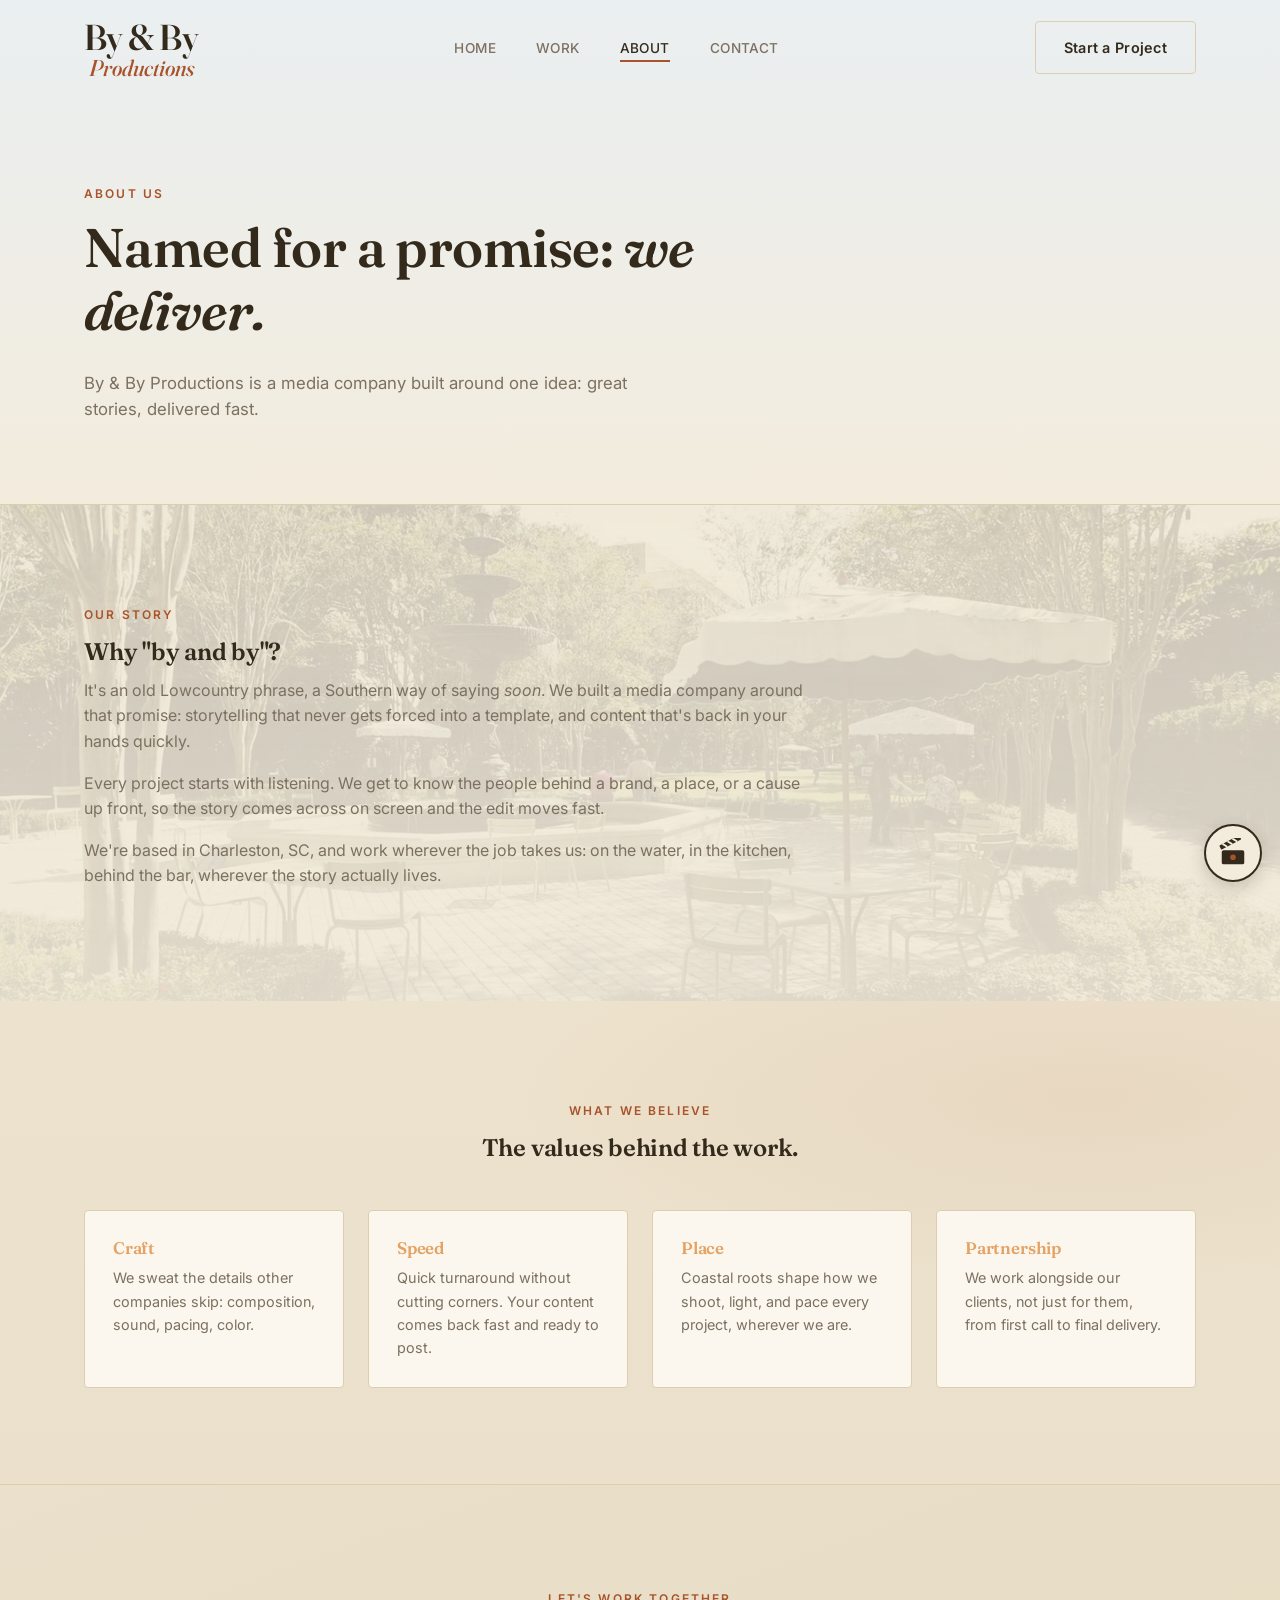
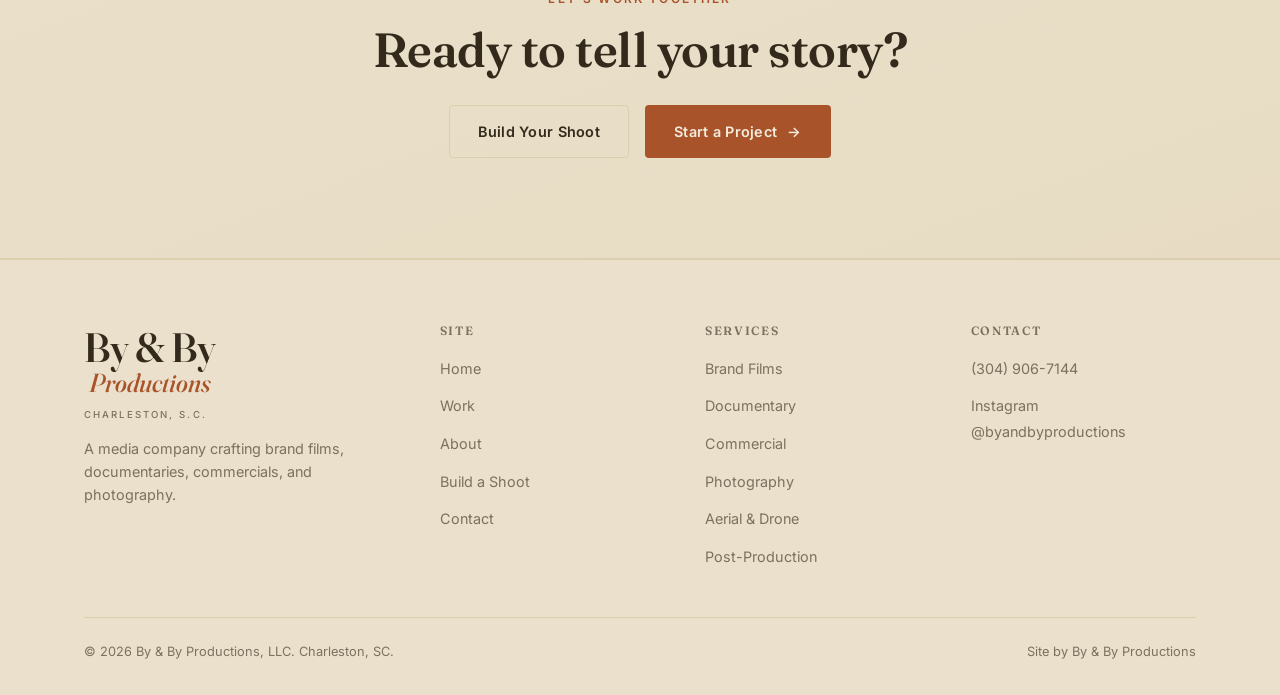
==== commit f5c28e89: "Play Charleston loop behind Our Story, with no still" ====
--- a/about.html
+++ b/about.html
@@ -23,7 +23,7 @@
  <link rel="preconnect" href="https://fonts.googleapis.com">
  <link rel="preconnect" href="https://fonts.gstatic.com" crossorigin>
  <link href="https://fonts.googleapis.com/css2?family=Fraunces:ital,opsz,wght@0,9..144,500..600;1,9..144,500&family=Inter:wght@400;500;600&family=JetBrains+Mono:wght@400;500;600&display=swap" rel="stylesheet">
- <link rel="stylesheet" href="css/style.css?v=26">
+ <link rel="stylesheet" href="css/style.css?v=29">
 </head>
 <body>
 
@@ -56,16 +56,21 @@
  </div>
  </section>
 
- <section class="section about-story">
- <div class="about-story__bg" aria-hidden="true">
- <img src="assets/work/about/behind-the-scenes.jpg" alt="">
+ <section class="section home-about">
+ <div class="home-about__bg" aria-hidden="true">
+ <video class="home-about__video" autoplay muted loop playsinline preload="metadata">
+ <source src="assets/work/charleston/charleston-loop.webm?v=2" type="video/webm">
+ <source src="assets/work/charleston/charleston-loop.mp4?v=2" type="video/mp4">
+ </video>
  </div>
- <div class="container about-story__content reveal">
+ <div class="container home-about__content">
+ <div class="reveal" style="max-width: 720px;">
  <span class="eyebrow">Our Story</span>
  <h2>Why "by and by"?</h2>
  <p>It's an old Lowcountry phrase, a Southern way of saying <em>soon</em>. We built a media company around that promise: storytelling that never gets forced into a template, and content that's back in your hands quickly.</p>
  <p>Every project starts with listening. We get to know the people behind a brand, a place, or a cause up front, so the story comes across on screen and the edit moves fast.</p>
  <p>We're based in Charleston, SC, and work wherever the job takes us: on the water, in the kitchen, behind the bar, wherever the story actually lives.</p>
+ </div>
  </div>
  </section>
 
@@ -151,7 +156,7 @@
  </div>
  </footer>
 
- <script src="js/main.js?v=25"></script>
+ <script src="js/main.js?v=28"></script>
  <script src="js/clapper.js?v=19" defer></script>
 </body>
 </html>
--- a/css/style.css
+++ b/css/style.css
@@ -410,48 +410,6 @@
 }
 
 
-/* Drone photo sits behind the About story copy at low opacity */
-.about-story {
-  position: relative;
-  overflow: hidden;
-}
-
-.about-story__bg {
-  position: absolute;
-  inset: 0;
-  pointer-events: none;
-  z-index: 0;
-}
-
-.about-story__bg img {
-  width: 100%;
-  height: 100%;
-  object-fit: cover;
-  object-position: center 30%;
-  /* Was fully opaque (1) in the side-by-side visual-block; faded so story text stays readable */
-  opacity: 0.22;
-  display: block;
-}
-
-.about-story__bg::after {
-  content: "";
-  position: absolute;
-  inset: 0;
-  /* Cream wash over the faded aerial so type stays clear; image remains faintly visible */
-  background: linear-gradient(
-    180deg,
-    rgba(243, 236, 221, 0.42) 0%,
-    rgba(243, 236, 221, 0.58) 50%,
-    rgba(243, 236, 221, 0.70) 100%
-  );
-}
-
-.about-story__content {
-  position: relative;
-  z-index: 1;
-  max-width: 720px;
-}
-
 
 @media (max-width: 800px) {
   .about-grid { grid-template-columns: 1fr; gap: 32px; }
@@ -1850,4 +1808,59 @@
 .logo .logo-mark .logo-p { font-family: inherit; font-size: 0.636em; font-weight: 500; font-style: italic; color: #a8532a; letter-spacing: 0; line-height: 1; margin-top: 0.076em; text-transform: none; }
 .logo--footer.logo--text { gap: 10px; line-height: 1.2; }
 .logo--footer .logo-mark { font-size: 41px; }
-@media (max-width: 600px) { .site-header .logo-mark { font-size: 22px; } .logo--footer .logo-mark { font-size: 36px; } }+@media (max-width: 600px) { .site-header .logo-mark { font-size: 22px; } .logo--footer .logo-mark { font-size: 36px; } }
+
+/* ---------- Homepage About teaser: muted Charleston loop behind copy ---------- */
+.home-about {
+  position: relative;
+  overflow: hidden;
+  background: var(--color-bg);
+}
+
+.home-about__bg {
+  position: absolute;
+  inset: 0;
+  z-index: 0;
+  pointer-events: none;
+}
+
+.home-about__video {
+  position: absolute;
+  inset: 0;
+  width: 100%;
+  height: 100%;
+  object-fit: cover;
+  object-position: center 42%;
+  display: block;
+  /* Noticeable motion under a cream wash; text stays readable */
+  opacity: 0.30;
+}
+
+.home-about__video {
+  z-index: 1;
+}
+
+.home-about__bg::after {
+  content: "";
+  position: absolute;
+  inset: 0;
+  z-index: 2;
+  pointer-events: none;
+  background: linear-gradient(
+    180deg,
+    rgba(243, 236, 221, 0.40) 0%,
+    rgba(243, 236, 221, 0.55) 50%,
+    rgba(243, 236, 221, 0.68) 100%
+  );
+}
+
+.home-about__content {
+  position: relative;
+  z-index: 1;
+}
+
+@media (prefers-reduced-motion: reduce) {
+  .home-about__video {
+    display: none;
+  }
+}
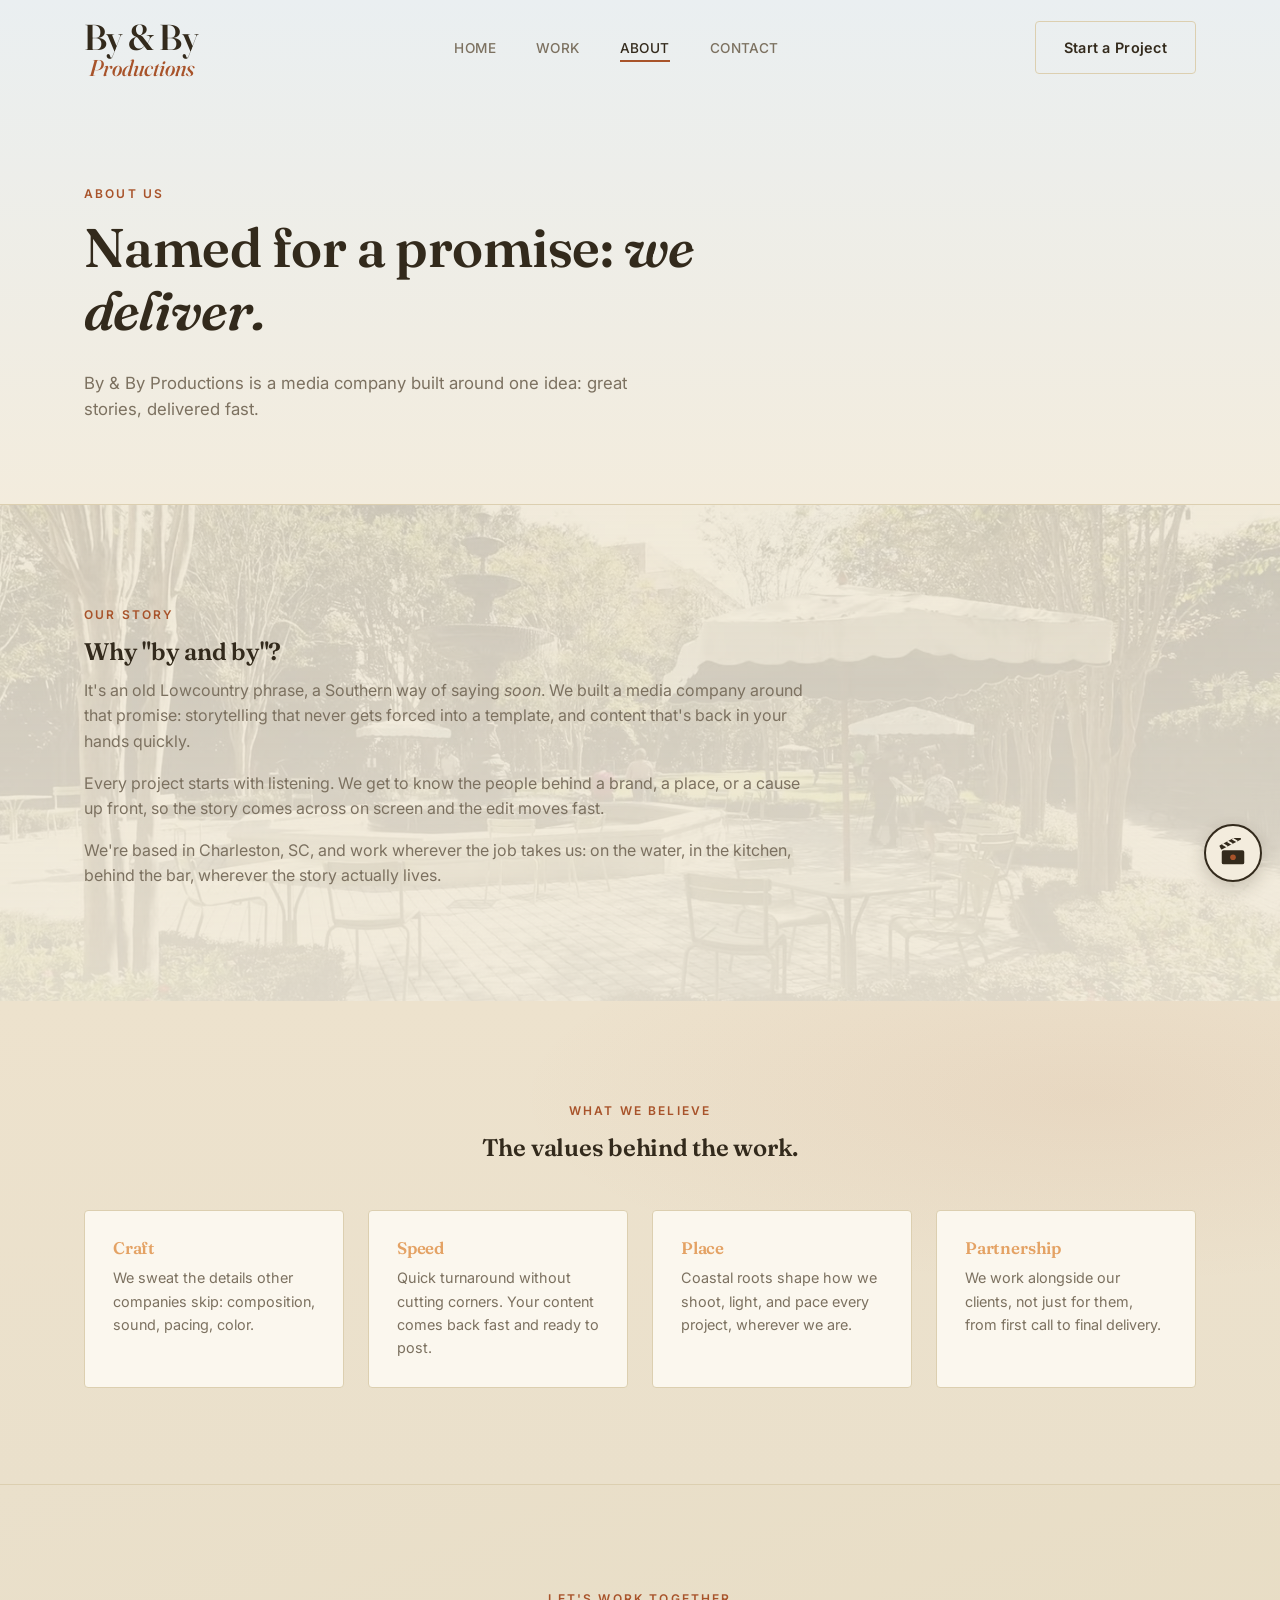
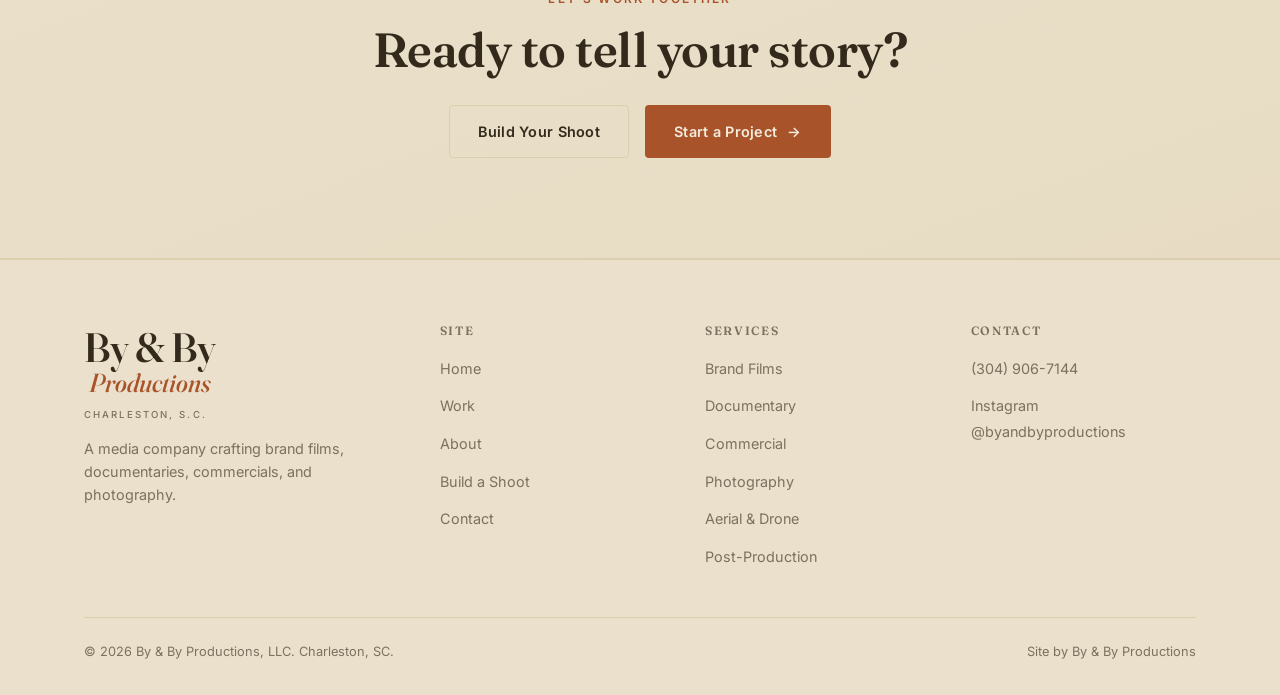
==== commit 180892c8: "Fix Charleston loop autoplay on mobile Safari" ====
--- a/about.html
+++ b/about.html
@@ -23,7 +23,7 @@
  <link rel="preconnect" href="https://fonts.googleapis.com">
  <link rel="preconnect" href="https://fonts.gstatic.com" crossorigin>
  <link href="https://fonts.googleapis.com/css2?family=Fraunces:ital,opsz,wght@0,9..144,500..600;1,9..144,500&family=Inter:wght@400;500;600&family=JetBrains+Mono:wght@400;500;600&display=swap" rel="stylesheet">
- <link rel="stylesheet" href="css/style.css?v=29">
+ <link rel="stylesheet" href="css/style.css?v=30">
 </head>
 <body>
 
@@ -58,9 +58,9 @@
 
  <section class="section home-about">
  <div class="home-about__bg" aria-hidden="true">
- <video class="home-about__video" autoplay muted loop playsinline preload="metadata">
- <source src="assets/work/charleston/charleston-loop.webm?v=2" type="video/webm">
- <source src="assets/work/charleston/charleston-loop.mp4?v=2" type="video/mp4">
+ <video class="home-about__video" autoplay muted loop playsinline webkit-playsinline preload="auto">
+ <source src="assets/work/charleston/charleston-loop.mp4?v=3" type="video/mp4">
+ <source src="assets/work/charleston/charleston-loop.webm?v=3" type="video/webm">
  </video>
  </div>
  <div class="container home-about__content">
@@ -156,7 +156,7 @@
  </div>
  </footer>
 
- <script src="js/main.js?v=28"></script>
+ <script src="js/main.js?v=29"></script>
  <script src="js/clapper.js?v=19" defer></script>
 </body>
 </html>
--- a/css/style.css
+++ b/css/style.css
@@ -1859,8 +1859,3 @@
   z-index: 1;
 }
 
-@media (prefers-reduced-motion: reduce) {
-  .home-about__video {
-    display: none;
-  }
-}
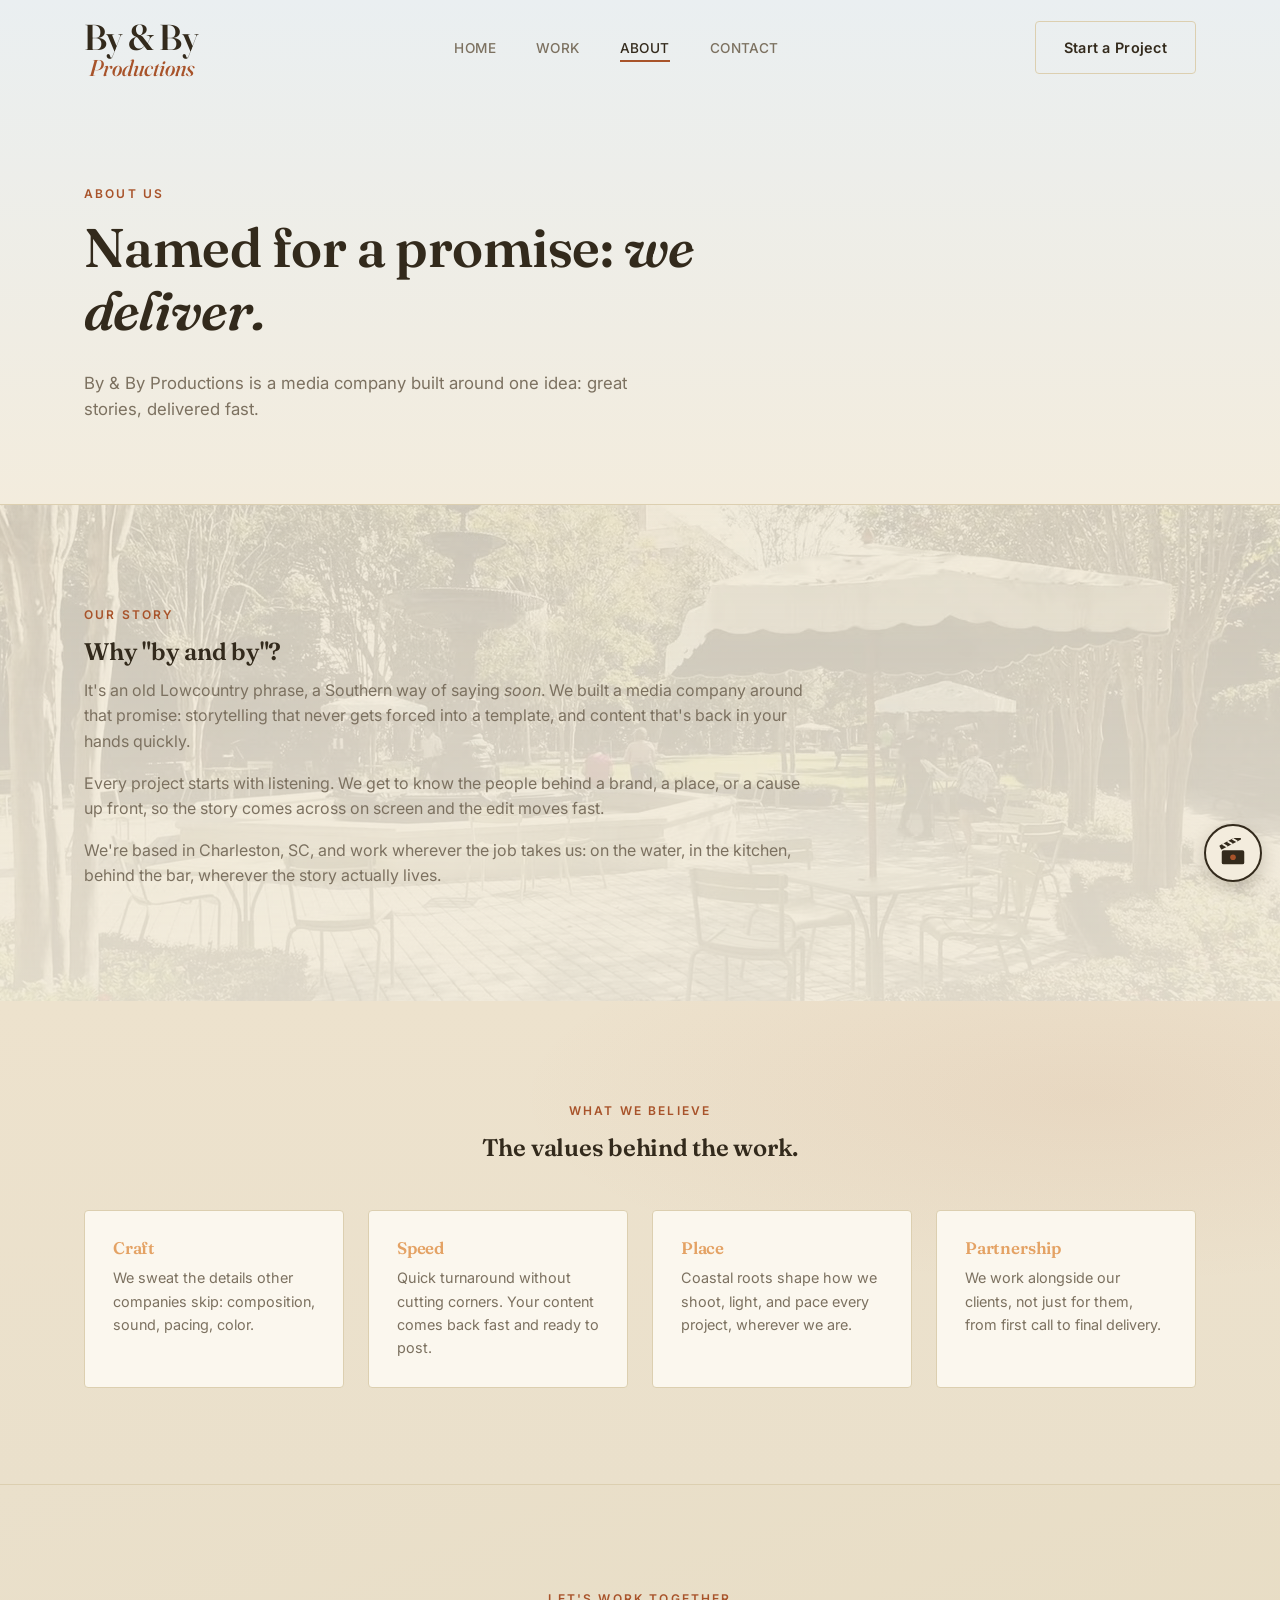
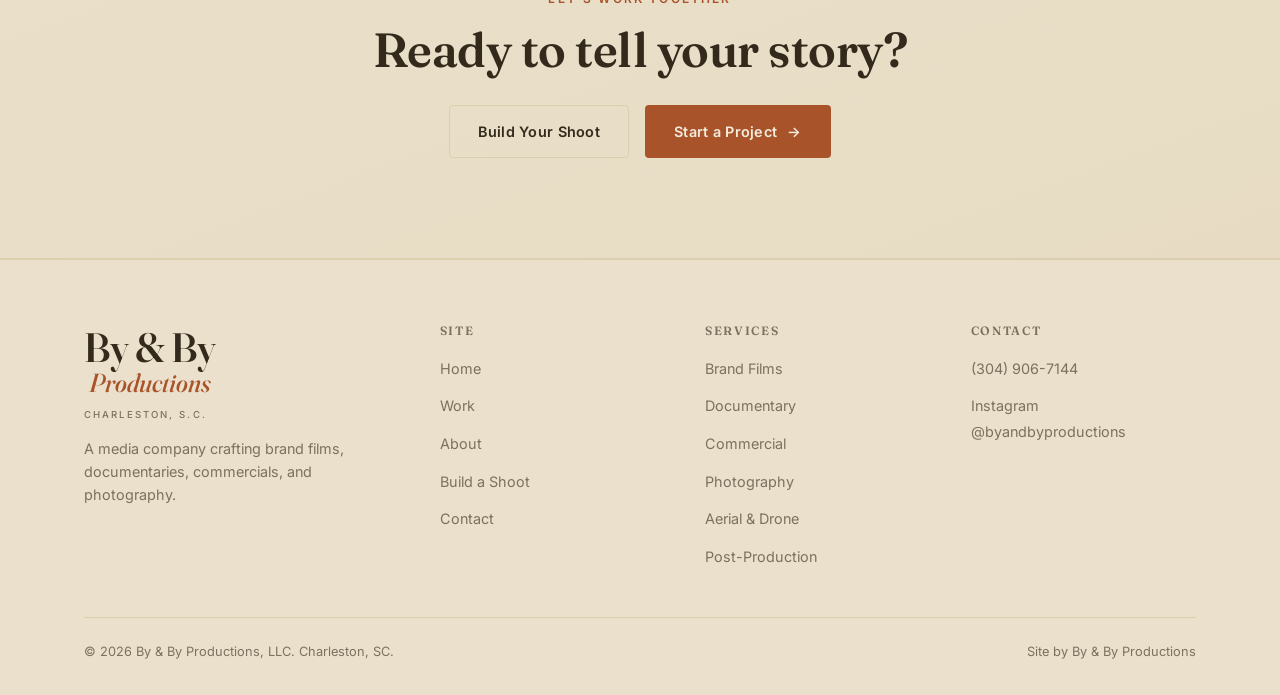
==== commit b4930324: "Make Charleston loop full-bleed behind About sections" ====
--- a/about.html
+++ b/about.html
@@ -23,7 +23,7 @@
  <link rel="preconnect" href="https://fonts.googleapis.com">
  <link rel="preconnect" href="https://fonts.gstatic.com" crossorigin>
  <link href="https://fonts.googleapis.com/css2?family=Fraunces:ital,opsz,wght@0,9..144,500..600;1,9..144,500&family=Inter:wght@400;500;600&family=JetBrains+Mono:wght@400;500;600&display=swap" rel="stylesheet">
- <link rel="stylesheet" href="css/style.css?v=30">
+ <link rel="stylesheet" href="css/style.css?v=31">
 </head>
 <body>
 
--- a/css/style.css
+++ b/css/style.css
@@ -1814,29 +1814,51 @@
 .home-about {
   position: relative;
   overflow: hidden;
+  width: 100%;
+  max-width: none;
+  margin-inline: 0;
+  border: 0;
+  border-radius: 0;
   background: var(--color-bg);
 }
 
+/* Full-bleed breakout if a parent ever constrains width */
+.home-about {
+  width: 100vw;
+  max-width: 100vw;
+  margin-inline: calc(50% - 50vw);
+}
+
 .home-about__bg {
-  position: absolute;
-  inset: 0;
-  z-index: 0;
-  pointer-events: none;
-}
-
-.home-about__video {
   position: absolute;
   inset: 0;
   width: 100%;
   height: 100%;
+  overflow: hidden;
+  z-index: 0;
+  pointer-events: none;
+  border: 0;
+  border-radius: 0;
+}
+
+.home-about__video {
+  /* Bulletproof cover: don't rely on object-fit alone (iOS may letterbox <video>) */
+  position: absolute;
+  top: 50%;
+  left: 50%;
+  width: auto;
+  height: auto;
+  min-width: 100%;
+  min-height: 100%;
+  max-width: none;
+  transform: translate(-50%, -50%);
   object-fit: cover;
   object-position: center 42%;
   display: block;
+  border: 0;
+  border-radius: 0;
   /* Noticeable motion under a cream wash; text stays readable */
   opacity: 0.30;
-}
-
-.home-about__video {
   z-index: 1;
 }
 
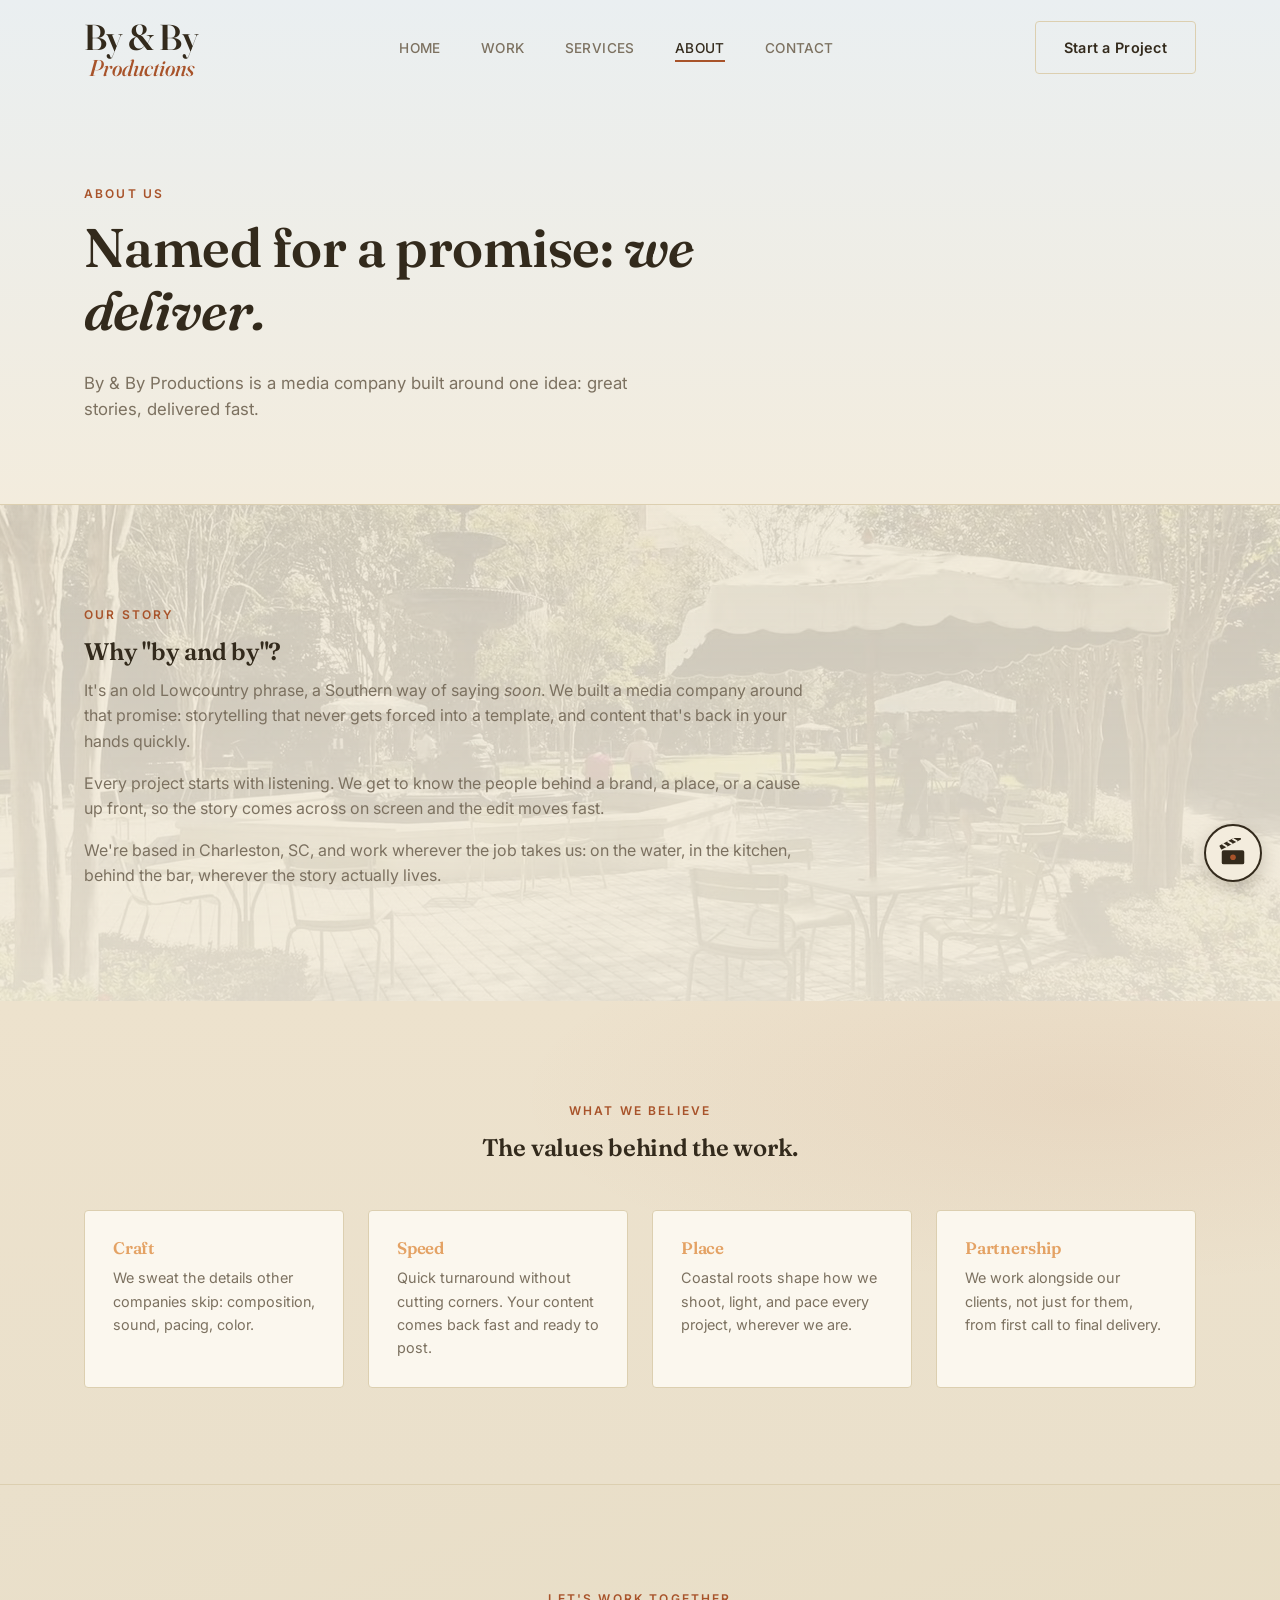
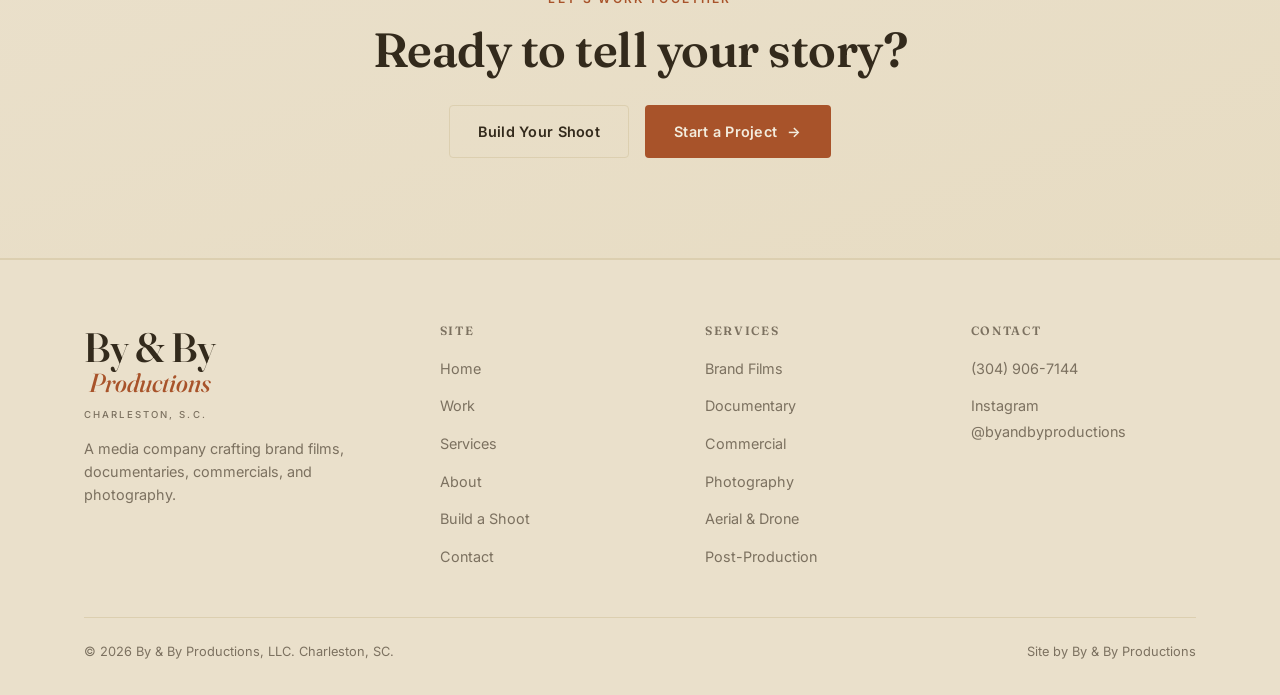
==== commit 400df01b: "Move services section to a dedicated Services page" ====
--- a/about.html
+++ b/about.html
@@ -34,6 +34,7 @@
  <ul class="nav-links">
  <li><a href="index.html">Home</a></li>
  <li><a href="work.html">Work</a></li>
+ <li><a href="services.html">Services</a></li>
  <li><a href="about.html" class="active">About</a></li>
  <li><a href="contact.html">Contact</a></li>
  </ul>
@@ -125,6 +126,7 @@
  <ul>
  <li><a href="index.html">Home</a></li>
  <li><a href="work.html">Work</a></li>
+ <li><a href="services.html">Services</a></li>
  <li><a href="about.html">About</a></li>
  <li><a href="contact.html">Build a Shoot</a></li>
  <li><a href="contact.html">Contact</a></li>
@@ -133,12 +135,12 @@
  <div>
  <h4>Services</h4>
  <ul>
- <li><a href="work.html#service-brand-films">Brand Films</a></li>
- <li><a href="work.html#service-documentary">Documentary</a></li>
- <li><a href="work.html#service-commercial">Commercial</a></li>
- <li><a href="work.html#service-photography">Photography</a></li>
- <li><a href="work.html#service-aerial">Aerial &amp; Drone</a></li>
- <li><a href="work.html#service-post">Post-Production</a></li>
+ <li><a href="services.html#service-brand-films">Brand Films</a></li>
+ <li><a href="services.html#service-documentary">Documentary</a></li>
+ <li><a href="services.html#service-commercial">Commercial</a></li>
+ <li><a href="services.html#service-photography">Photography</a></li>
+ <li><a href="services.html#service-aerial">Aerial &amp; Drone</a></li>
+ <li><a href="services.html#service-post">Post-Production</a></li>
  </ul>
  </div>
  <div>
@@ -156,7 +158,7 @@
  </div>
  </footer>
 
- <script src="js/main.js?v=29"></script>
+ <script src="js/main.js?v=30"></script>
  <script src="js/clapper.js?v=19" defer></script>
 </body>
 </html>
